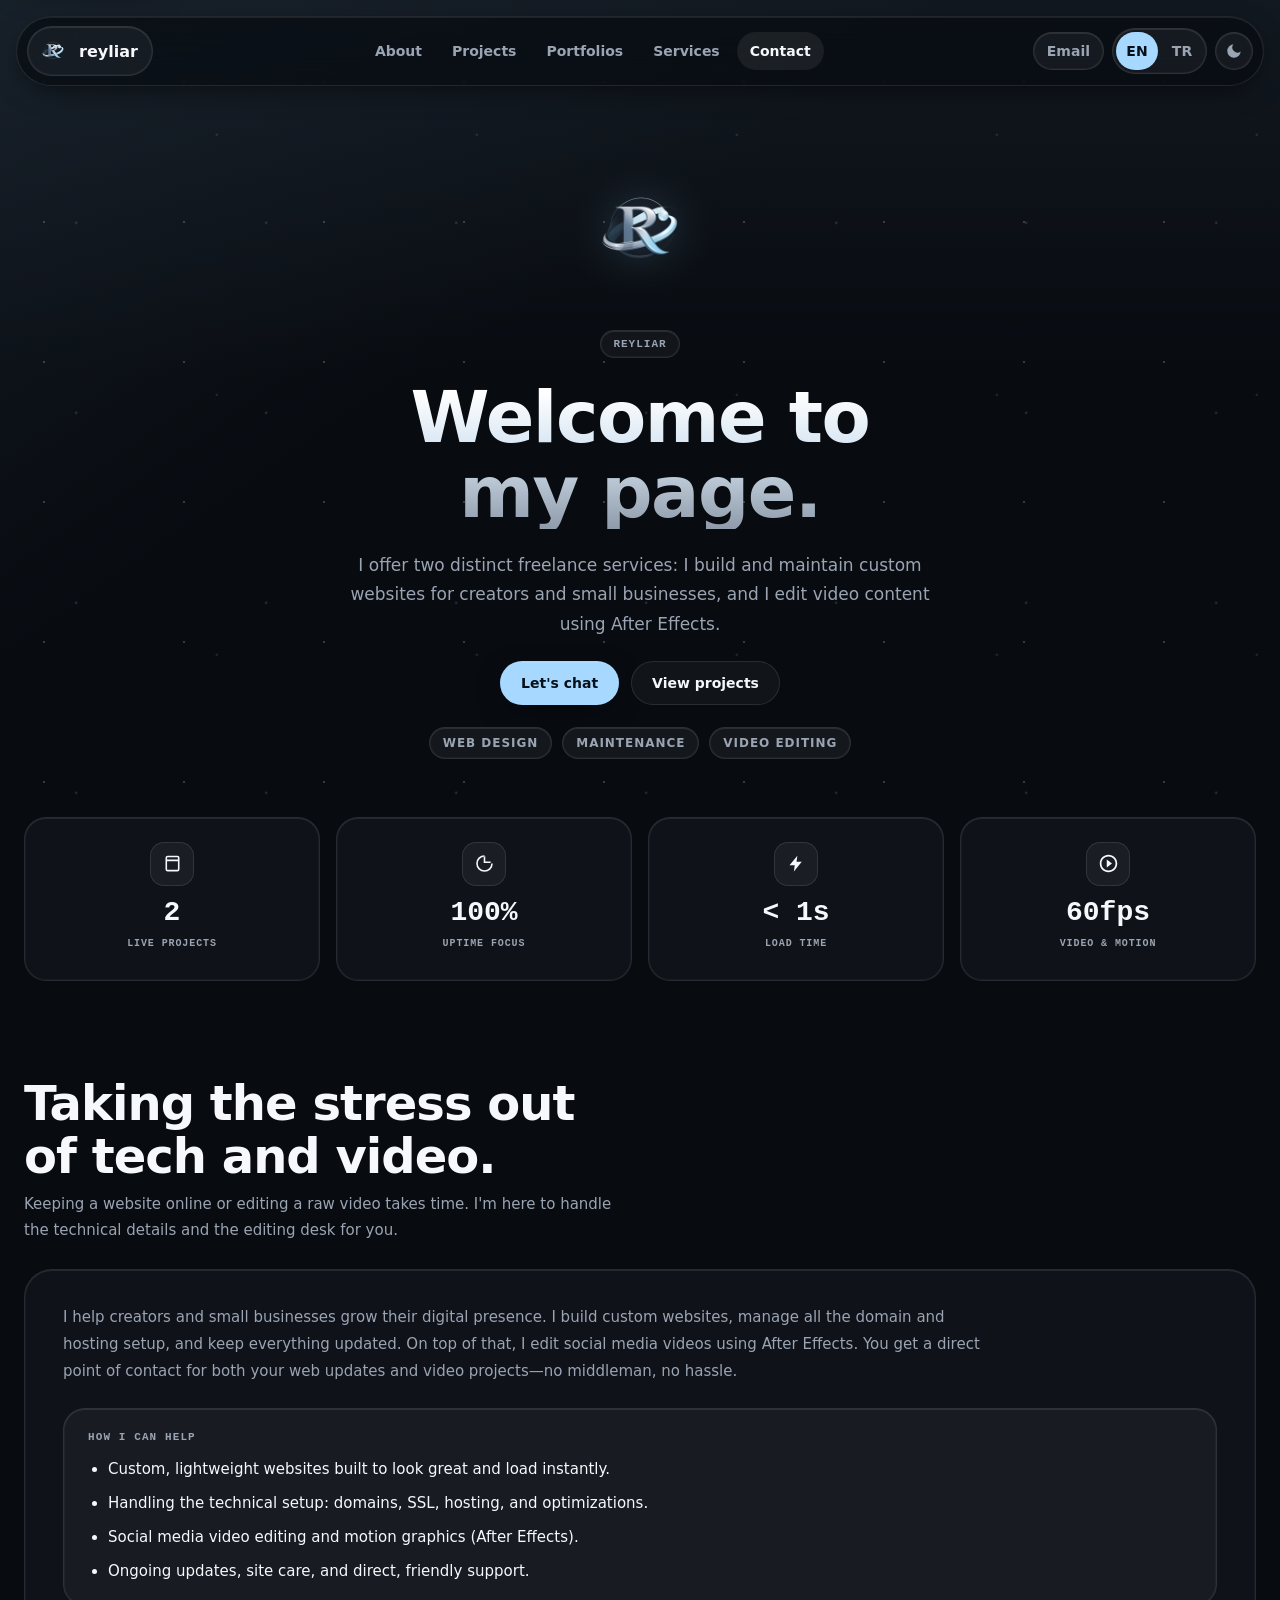
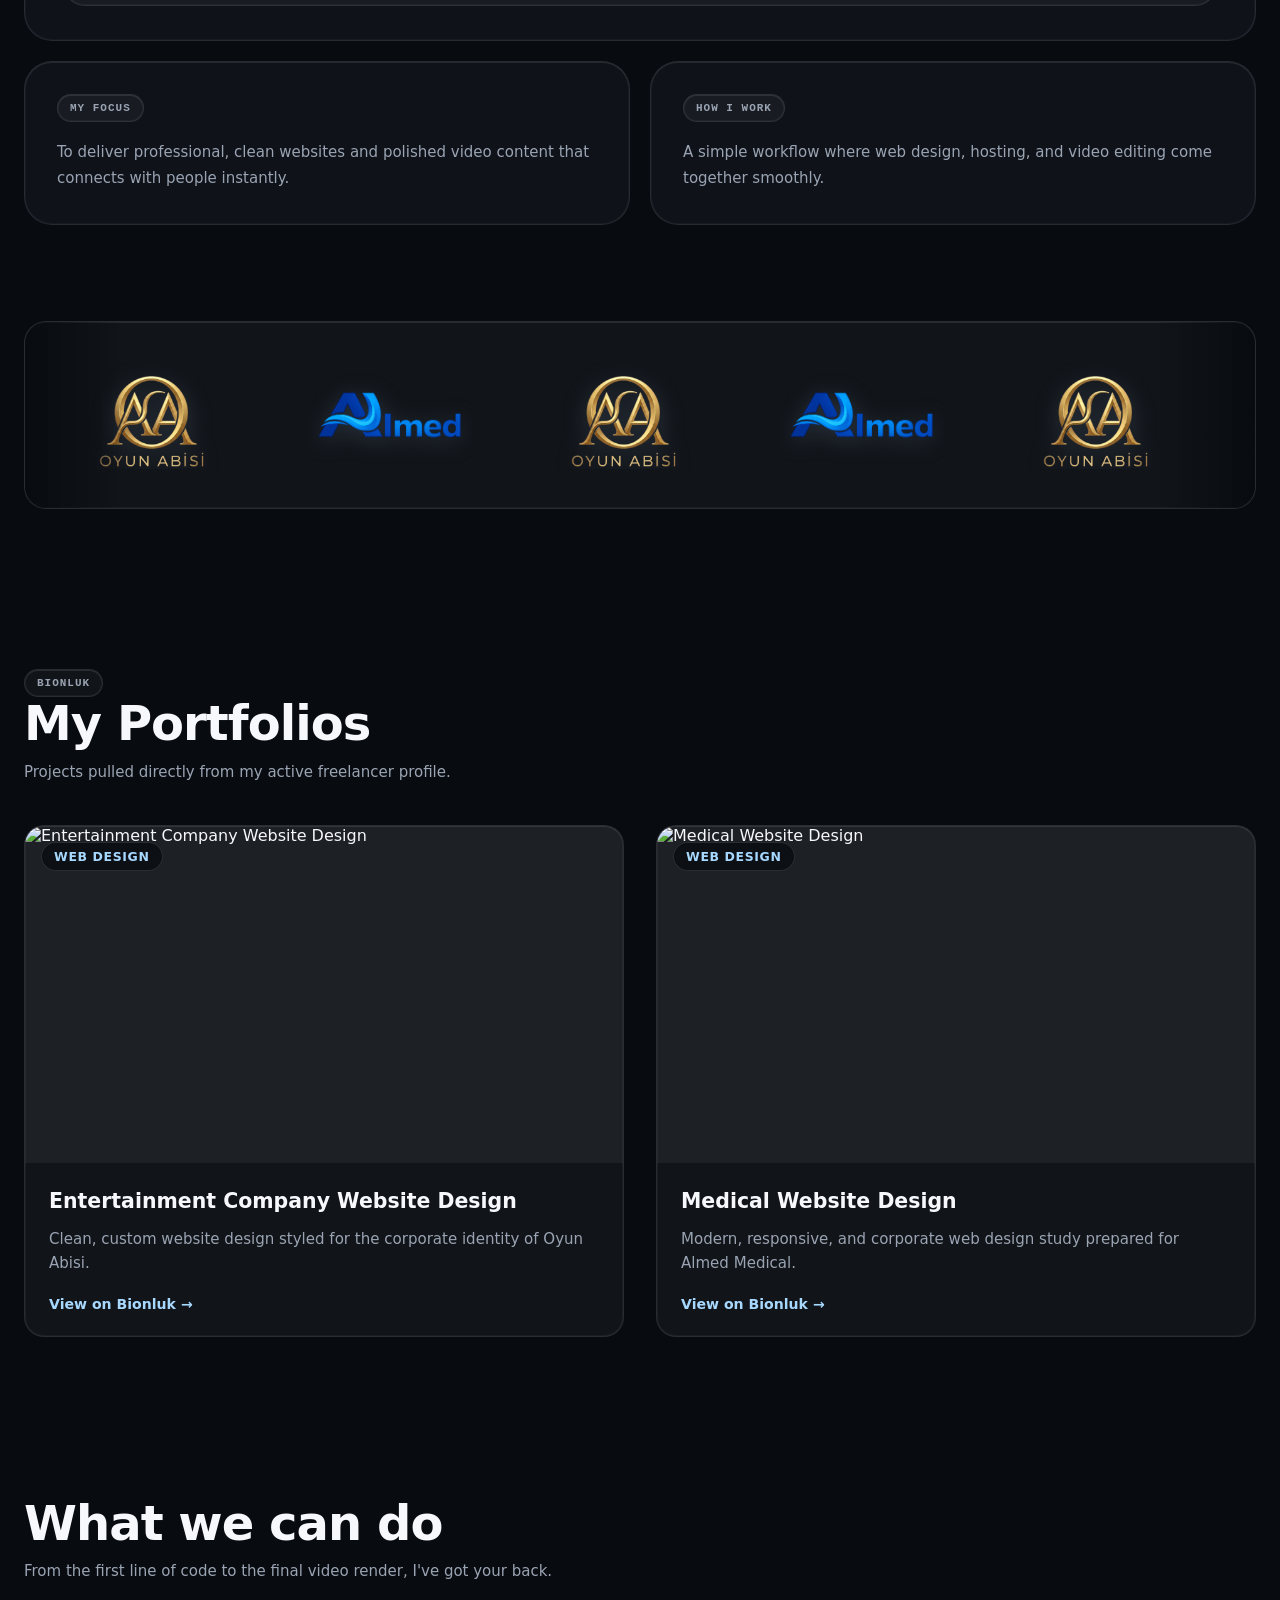
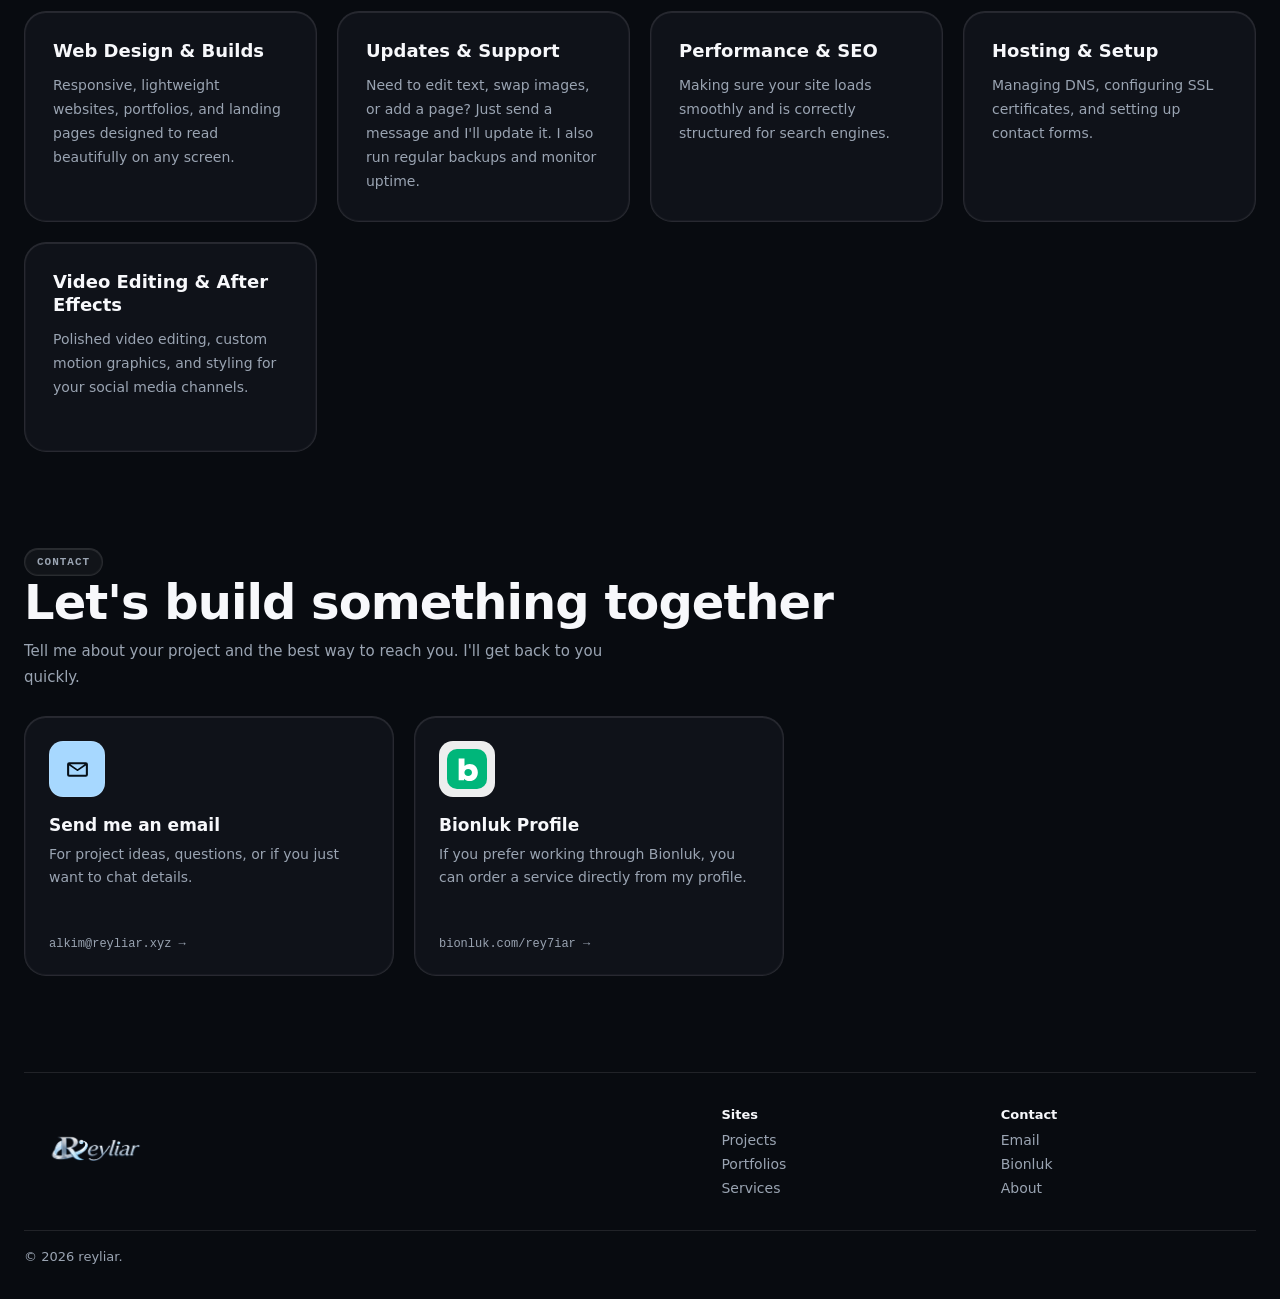
==== index.html @ a2d857f9 "Update stats-grid with realistic and custom metrics (100% uptime, < 1s speed, 60fps video kurgu) and" ====
<!doctype html>
<html lang="en">

<head>
  <meta charset="utf-8">
  <meta name="viewport" content="width=device-width, initial-scale=1">
  <title>reyliar</title>
  <meta name="description"
    content="Hi, I'm reyliar. I offer two separate freelance services: I build custom websites and edit social media videos. I handle the technical details so you don't have to.">
  <meta name="theme-color" content="#080b10">
  <link rel="canonical" href="https://reyliar.xyz/">

  <meta property="og:title" content="reyliar">
  <meta property="og:description"
    content="Hi, I'm reyliar. I offer two separate freelance services: I build custom websites and edit social media videos.">
  <meta property="og:type" content="website">
  <meta property="og:url" content="https://reyliar.xyz/">
  <meta property="og:image" content="https://reyliar.xyz/assets/webmaster-workspace-hero.png">
  <meta property="og:site_name" content="reyliar">
  <meta name="twitter:card" content="summary_large_image">
  <meta name="twitter:title" content="reyliar">
  <meta name="twitter:description"
    content="Hi, I'm reyliar. I offer two separate freelance services: I build custom websites and edit social media videos.">
  <meta name="twitter:image" content="https://reyliar.xyz/assets/webmaster-workspace-hero.png">

  <link id="site-icon" rel="icon" href="assets/logo.png" type="image/png">
  <link rel="preload" href="assets/oyunabisi.png" as="image">
  <link rel="preload" href="assets/almed.png" as="image">
  <link rel="stylesheet" href="styles.css?v=20260716-3">
</head>

<body>
  <div class="custom-cursor" id="custom-cursor"></div>
  <a class="skip-link" href="#about" data-i18n="skip">Skip to content</a>

  <div class="starfield" aria-hidden="true"></div>

  <header class="site-header" aria-label="Primary navigation" data-i18n-aria-label="siteHeaderLabel">
    <div class="header-content">
      <a class="brand pill" href="#top" aria-label="reyliar home" data-i18n-aria-label="brandLabel">
        <img class="brand-logo" src="assets/logo.png" alt="reyliar logo" width="34" height="34">
        <span class="brand-name">reyliar</span>
      </a>

      <nav class="site-nav" aria-label="Portfolio sections" data-i18n-aria-label="navLabel">
        <a href="#about" data-nav-link data-i18n="navAbout">About</a>
        <a href="#projects" data-nav-link data-i18n="navProjects">Projects</a>
        <a href="#portfolios" data-nav-link data-i18n="navPortfolios">Portfolios</a>
        <a href="#services" data-nav-link data-i18n="navServices">Services</a>
        <a href="#contact" data-nav-link data-i18n="navContact">Contact</a>
      </nav>

      <div class="header-actions">
        <a class="header-mail pill" href="mailto:alkim@reyliar.xyz" data-i18n="headerMail">Email</a>
        <div class="language-switch pill" role="group" aria-label="Language" data-i18n-aria-label="languageLabel">
          <button class="language-button" type="button" data-lang-button="en" aria-pressed="true">EN</button>
          <button class="language-button" type="button" data-lang-button="tr" aria-pressed="false">TR</button>
        </div>
        <button class="theme-toggle" type="button" aria-label="Toggle dark/light mode" id="theme-toggle">
          <svg class="icon-sun" viewBox="0 0 24 24" role="img" aria-hidden="true">
            <path
              d="M12 7a5 5 0 1 0 0 10 5 5 0 0 0 0-10ZM12 1v2M12 21v2M4.22 4.22l1.42 1.42M18.36 18.36l1.42 1.42M1 12h2M21 12h2M4.22 19.78l1.42-1.42M18.36 5.64l1.42-1.42Z" />
          </svg>
          <svg class="icon-moon" viewBox="0 0 24 24" role="img" aria-hidden="true">
            <path d="M21 12.79A9 9 0 1 1 11.21 3 7 7 0 0 0 21 12.79Z" />
          </svg>
        </button>
      </div>
    </div>
  </header>

  <main id="top" class="site-main">
    <section class="hero-shell" aria-labelledby="hero-title">
      <div class="hero-side reveal" aria-hidden="true">
        <div class="hero-mark-wrap">
          <img class="hero-logo" src="assets/logo.png" alt="reyliar" width="160" height="160">
        </div>
      </div>

      <div class="hero-copy reveal delay-100">
        <p class="chip" data-i18n="heroEyebrow">reyliar</p>
        <h1 id="hero-title" data-i18n="heroTitle">Welcome to my page.</h1>
        <p class="hero-lead" data-i18n="heroLead">
          No clutter, no complicated jargon. I build clean, custom websites for creators and small businesses, and make
          sure they stay online and updated.
        </p>

        <div class="hero-actions" aria-label="Primary actions" data-i18n-aria-label="heroActionsLabel">
          <a class="button button-primary" href="mailto:alkim@reyliar.xyz" data-i18n="ctaStart">Start a project</a>
          <a class="button button-outline" href="#projects" data-i18n="ctaWork">View projects</a>
        </div>

        <div class="hero-chips">
          <span data-i18n="heroChipCorporate">corporate</span>
          <span data-i18n="heroChipInstitutional">institutional</span>
          <span data-i18n="heroChipMaintenance">maintenance</span>
        </div>
      </div>
    </section>

    <section class="stats-grid" aria-label="Portfolio highlights" data-i18n-aria-label="statsLabel">
      <article class="stat-card reveal">
        <span class="stat-icon" aria-hidden="true">
          <svg viewBox="0 0 24 24" role="img">
            <path
              d="M4 5.5A2.5 2.5 0 0 1 6.5 3h11A2.5 2.5 0 0 1 20 5.5v13A2.5 2.5 0 0 1 17.5 21h-11A2.5 2.5 0 0 1 4 18.5v-13Zm2.5-.7a.7.7 0 0 0-.7.7v2h12.4v-2a.7.7 0 0 0-.7-.7h-11Zm-.7 4.5v9.2c0 .39.31.7.7.7h11c.39 0 .7-.31.7-.7V9.3H5.8Z" />
          </svg>
        </span>
        <strong>2</strong>
        <span data-i18n="statProjects">Live Projects</span>
      </article>
      <article class="stat-card reveal delay-100">
        <span class="stat-icon" aria-hidden="true">
          <svg viewBox="0 0 24 24" role="img">
            <path d="M12 2.5a9.5 9.5 0 1 0 9.5 9.5h-1.8A7.7 7.7 0 1 1 12 4.3V2.5Zm.9 1.1v6.1h6.1v1.8h-7.9V3.6h1.8Z" />
          </svg>
        </span>
        <strong>100%</strong>
        <span data-i18n="statCare">Uptime Focus</span>
      </article>
      <article class="stat-card reveal delay-200">
        <span class="stat-icon" aria-hidden="true">
          <svg viewBox="0 0 24 24" role="img">
            <path d="M13 3 4 14h6l-1 7 9-11h-6l1-7Z" />
          </svg>
        </span>
        <strong>&lt; 1s</strong>
        <span data-i18n="statSpeed">Load Time</span>
      </article>
      <article class="stat-card reveal delay-300">
        <span class="stat-icon" aria-hidden="true">
          <svg viewBox="0 0 24 24" role="img">
            <path d="M10 16.5l6-4.5-6-4.5v9zM12 2C6.48 2 2 6.48 2 12s4.48 10 10 10 10-4.48 10-10S17.52 2 12 2zm0 18c-4.41 0-8-3.59-8-8s3.59-8 8-8 8 3.59 8 8-3.59 8-8 8z"/>
          </svg>
        </span>
        <strong>60fps</strong>
        <span data-i18n="statVideo">Video Motion</span>
      </article>
    </section>

    <section id="about" class="section about-section" aria-labelledby="about-title">
      <div class="section-head reveal">
        <h2 id="about-title" data-i18n="aboutTitle">Websites need looking after.</h2>
        <p data-i18n="aboutLead">
          Designing a site is just the first step. Keeping it running, optimized, and online is where most people get stuck.
        </p>
      </div>

      <div class="story-card reveal">
        <p data-i18n="aboutStory">
          I help creators and small businesses manage their websites without the stress. Instead of just delivering a
          design and walking away, I handle the setup, hosting, DNS, performance tuning, backups, and regular content
          updates. You get a clean website that works, and a direct line to someone who can update it whenever you need.
        </p>

        <div class="summary-box">
          <h3 data-i18n="summaryTitle">In short</h3>
          <ul>
            <li data-i18n="summaryOne">Corporate and institutional websites with a clean, reliable structure.</li>
            <li data-i18n="summaryTwo">Performance, SEO basics, hosting, SSL, DNS, redirects, and analytics.</li>
            <li data-i18n="summaryThree">Ongoing content updates, backups, maintenance, and practical support.</li>
            <li data-i18n="summaryFour">Bilingual English and Turkish web support for broader audiences.</li>
          </ul>
        </div>
      </div>

      <div class="mission-grid">
        <article class="mission-card reveal">
          <p class="chip" data-i18n="missionKicker">mission</p>
          <p data-i18n="missionText">To deliver visually stunning, aesthetic, and highly engaging websites that
            captivate visitors at first glance.</p>
        </article>
        <article class="mission-card reveal delay-100">
          <p class="chip" data-i18n="visionKicker">vision</p>
          <p data-i18n="visionText">Designing unique interfaces with custom details, ensuring every corner of the site
            feels premium and captivating.</p>
        </article>
      </div>
    </section>

    <section id="projects" class="section projects-section" aria-label="Website projects"
      data-i18n-aria-label="projectsSectionLabel">
      <div class="project-marquee reveal" aria-label="Website projects carousel" data-i18n-aria-label="projectsCarouselLabel">
        <div class="marquee-track">
          <!-- First half (unique set, needs to be wider than container to prevent gaps) -->
          <a class="marquee-card project-icon-card" href="https://oyunabisianimasyon.com" target="_blank"
            rel="noopener noreferrer" aria-label="Oyun Abisi Animasyon">
            <span class="marquee-logo"><img src="assets/oyunabisi.png" width="360" height="260" alt=""></span>
          </a>
          <a class="marquee-card project-icon-card" href="https://almedmedikal.com.tr" target="_blank"
            rel="noopener noreferrer" aria-label="Almed Medikal">
            <span class="marquee-logo"><img src="assets/almed.png" width="360" height="120" alt=""></span>
          </a>
          <a class="marquee-card project-icon-card" href="https://oyunabisianimasyon.com" target="_blank"
            rel="noopener noreferrer" aria-hidden="true" tabindex="-1">
            <span class="marquee-logo"><img src="assets/oyunabisi.png" width="360" height="260" alt=""></span>
          </a>
          <a class="marquee-card project-icon-card" href="https://almedmedikal.com.tr" target="_blank"
            rel="noopener noreferrer" aria-hidden="true" tabindex="-1">
            <span class="marquee-logo"><img src="assets/almed.png" width="360" height="120" alt=""></span>
          </a>
          <a class="marquee-card project-icon-card" href="https://oyunabisianimasyon.com" target="_blank"
            rel="noopener noreferrer" aria-hidden="true" tabindex="-1">
            <span class="marquee-logo"><img src="assets/oyunabisi.png" width="360" height="260" alt=""></span>
          </a>
          <a class="marquee-card project-icon-card" href="https://almedmedikal.com.tr" target="_blank"
            rel="noopener noreferrer" aria-hidden="true" tabindex="-1">
            <span class="marquee-logo"><img src="assets/almed.png" width="360" height="120" alt=""></span>
          </a>
          <!-- Second half (duplicate set for seamless looping) -->
          <a class="marquee-card project-icon-card" href="https://oyunabisianimasyon.com" target="_blank"
            rel="noopener noreferrer" aria-hidden="true" tabindex="-1">
            <span class="marquee-logo"><img src="assets/oyunabisi.png" width="360" height="260" alt=""></span>
          </a>
          <a class="marquee-card project-icon-card" href="https://almedmedikal.com.tr" target="_blank"
            rel="noopener noreferrer" aria-hidden="true" tabindex="-1">
            <span class="marquee-logo"><img src="assets/almed.png" width="360" height="120" alt=""></span>
          </a>
          <a class="marquee-card project-icon-card" href="https://oyunabisianimasyon.com" target="_blank"
            rel="noopener noreferrer" aria-hidden="true" tabindex="-1">
            <span class="marquee-logo"><img src="assets/oyunabisi.png" width="360" height="260" alt=""></span>
          </a>
          <a class="marquee-card project-icon-card" href="https://almedmedikal.com.tr" target="_blank"
            rel="noopener noreferrer" aria-hidden="true" tabindex="-1">
            <span class="marquee-logo"><img src="assets/almed.png" width="360" height="120" alt=""></span>
          </a>
          <a class="marquee-card project-icon-card" href="https://oyunabisianimasyon.com" target="_blank"
            rel="noopener noreferrer" aria-hidden="true" tabindex="-1">
            <span class="marquee-logo"><img src="assets/oyunabisi.png" width="360" height="260" alt=""></span>
          </a>
          <a class="marquee-card project-icon-card" href="https://almedmedikal.com.tr" target="_blank"
            rel="noopener noreferrer" aria-hidden="true" tabindex="-1">
            <span class="marquee-logo"><img src="assets/almed.png" width="360" height="120" alt=""></span>
          </a>
        </div>
      </div>
    </section>

    <section id="portfolios" class="section portfolios-section" aria-labelledby="portfolios-title">
      <div class="section-head reveal">
        <p class="chip" data-i18n="portfoliosKicker">bionluk</p>
        <h2 id="portfolios-title" data-i18n="portfoliosTitle">My Portfolios</h2>
        <p class="portfolios-lead" data-i18n="portfoliosLead">Projects pulled directly from my active freelancer profile.</p>
      </div>

      <div class="portfolios-grid" id="portfolios-grid">
        <!-- Dynamically loaded via portfolios.json -->
      </div>
    </section>

    <section id="services" class="section services-section" aria-labelledby="services-title">
      <div class="section-head reveal">
        <h2 id="services-title" data-i18n="servicesTitle">How I can help</h2>
        <p data-i18n="servicesLead">From the first line of code to monthly updates, I've got your site covered.</p>
      </div>

      <div class="service-grid">
        <article class="service-card reveal">
          <h3 data-i18n="serviceBuildTitle">Website builds</h3>
          <p data-i18n="serviceBuildDesc">Custom responsive pages, portfolios, corporate sites, institutional pages, and
            landing pages.</p>
        </article>
        <article class="service-card reveal delay-100">
          <h3 data-i18n="serviceCareTitle">Maintenance</h3>
          <p data-i18n="serviceCareDesc">Updates, content edits, uptime checks, backups, and small fixes before they
            become visible problems.</p>
        </article>
        <article class="service-card reveal delay-200">
          <h3 data-i18n="serviceSeoTitle">Performance and SEO</h3>
          <p data-i18n="serviceSeoDesc">Core web vitals, metadata, crawl basics, image weight, and page structure tuned
            for real visitors.</p>
        </article>
        <article class="service-card reveal delay-300">
          <h3 data-i18n="serviceHostingTitle">Hosting and security</h3>
          <p data-i18n="serviceHostingDesc">Domain setup, DNS, SSL, redirects, forms, analytics, and practical
            hardening.</p>
        </article>
        <article class="service-card reveal delay-400">
          <h3 data-i18n="serviceVideoTitle">Video Editing & Motion</h3>
          <p data-i18n="serviceVideoDesc">Professional After Effects editing, motion design, and formatting for social media or corporate use.</p>
        </article>
      </div>
    </section>

    <section id="contact" class="section contact-section" aria-labelledby="contact-title">
      <div class="section-head reveal">
        <p class="chip" data-i18n="contactKicker">contact</p>
        <h2 id="contact-title" data-i18n="contactTitle">Need help with a website project?</h2>
        <p data-i18n="contactLead">Tell me what you're building, your current site if you have one, and the best way to
          reach you. I'll get back to you quickly.</p>
      </div>

      <div class="contact-grid">
        <a class="contact-card reveal" href="mailto:alkim@reyliar.xyz">
          <span class="contact-icon" aria-hidden="true">
            <svg viewBox="0 0 24 24" role="img">
              <path
                d="M4 5h16a2 2 0 0 1 2 2v10a2 2 0 0 1-2 2H4a2 2 0 0 1-2-2V7a2 2 0 0 1 2-2Zm0 3.1V17h16V8.1l-7.4 5.1a1 1 0 0 1-1.2 0L4 8.1ZM5.2 7l6.8 4.7L18.8 7H5.2Z" />
            </svg>
          </span>
          <strong data-i18n="emailTitle">Email Support</strong>
          <p data-i18n="emailDesc">For projects, partnerships, revisions, or anything that needs a written reply.</p>
          <span>alkim@reyliar.xyz &rarr;</span>
        </a>

        <a class="contact-card reveal delay-100" href="https://bionluk.com/rey7iar" target="_blank" rel="noopener noreferrer">
          <span class="contact-icon contact-icon-image" aria-hidden="true">
            <img src="assets/bionluk.svg" alt="">
          </span>
          <strong data-i18n="bionlukTitle">Bionluk Profile</strong>
          <p data-i18n="bionlukDesc">For freelance service requests and project offers through Bionluk.</p>
          <span>bionluk.com/rey7iar &rarr;</span>
        </a>
      </div>
    </section>
  </main>

  <footer class="site-footer">
    <div class="footer-content">
      <div class="footer-brand">
        <img class="footer-logo" src="assets/yatay logo.png" alt="reyliar" height="56">
      </div>

      <div class="footer-links">
        <div>
          <h4 data-i18n="footerSites">Sites</h4>
          <a href="#projects" data-i18n="navProjects">Projects</a>
          <a href="#portfolios" data-i18n="navPortfolios">Portfolios</a>
          <a href="#services" data-i18n="navServices">Services</a>
        </div>
        <div>
          <h4 data-i18n="footerContact">Contact</h4>
          <a href="mailto:alkim@reyliar.xyz" data-i18n="footerEmail">Email</a>
          <a href="https://bionluk.com/rey7iar" target="_blank" rel="noopener noreferrer">Bionluk</a>
          <a href="#about" data-i18n="navAbout">About</a>
        </div>
      </div>
    </div>

    <div class="footer-bottom">
      <p data-i18n="footerText">&copy; 2026 reyliar.</p>
    </div>
  </footer>

  <script src="script.js?v=20260716-3" defer></script>
</body>

</html>
---- styles.css ----
:root {
  color-scheme: dark;
  --background: #080b10;
  --foreground: #f7f8fb;
  --muted: #9aa4b2;
  --card: rgba(18, 22, 30, 0.72);
  --card-strong: rgba(18, 22, 30, 0.92);
  --accent: rgba(255, 255, 255, 0.06);
  --border: rgba(255, 255, 255, 0.1);
  --border-strong: rgba(255, 255, 255, 0.18);
  --primary: #a7d8ff;
  --primary-strong: #7cc8ff;
  --primary-foreground: #071018;
  --teal: #9af3e5;
  --gold: #f4c96b;
  --shadow-pill: 0 8px 30px -10px rgba(0, 0, 0, 0.7), inset 0 1px 0 rgba(255, 255, 255, 0.08);
  --shadow-glow: 0 0 60px -10px rgba(167, 216, 255, 0.28);
  --shadow-card: inset 0 1px 0 rgba(255, 255, 255, 0.06), inset 0 0 0 1px rgba(255, 255, 255, 0.04);
  --radius: 14px;
  --radius-xl: 22px;
  --radius-2xl: 28px;
  --max: 1280px;

  --star-bright: rgba(255, 255, 255, 0.42);
  --star-mid: rgba(167, 216, 255, 0.34);
  --star-dim: rgba(255, 255, 255, 0.24);

  --bg-gradient-1: rgba(31, 42, 53, 0.44);
  --bg-gradient-2-start: rgba(20, 28, 37, 0.9);
  --bg-gradient-2-mid: rgba(8, 11, 16, 0.98);
  --bg-gradient-2-end: rgba(8, 11, 16, 1);

  --hero-heading-from: #ffffff;
  --hero-heading-mid: #dbe8f4;
  --hero-heading-to: #8f9baa;

  --surface: rgba(255, 255, 255, 0.04);
  --surface-hover: rgba(255, 255, 255, 0.07);
  --surface-strong: rgba(255, 255, 255, 0.05);

  --header-bg: rgba(8, 11, 16, 0.68);
  --header-bg-scrolled: rgba(8, 11, 16, 0.86);

  --marquee-fade: rgba(8, 11, 16, 0.94);

  --logo-bg: radial-gradient(circle, rgba(167, 216, 255, 0.22) 0%, rgba(167, 216, 255, 0.03) 50%, transparent 70%);
  --icon-bg: rgba(255, 255, 255, 0.93);
}

[data-theme="light"] {
  color-scheme: light;
  --background: #f4f6fa;
  --foreground: #12161f;
  --muted: #5a6377;
  --card: rgba(255, 255, 255, 0.82);
  --card-strong: rgba(255, 255, 255, 0.95);
  --accent: rgba(0, 0, 0, 0.04);
  --border: rgba(0, 0, 0, 0.1);
  --border-strong: rgba(0, 0, 0, 0.16);
  --primary: #1a6fb5;
  --primary-strong: #14578c;
  --primary-foreground: #ffffff;
  --teal: #0d9488;
  --gold: #c88a2e;
  --shadow-pill: 0 6px 24px -8px rgba(0, 0, 0, 0.12), inset 0 1px 0 rgba(255, 255, 255, 0.6);
  --shadow-glow: 0 0 60px -10px rgba(26, 111, 181, 0.18);
  --shadow-card: inset 0 1px 0 rgba(255, 255, 255, 0.7), inset 0 0 0 1px rgba(0, 0, 0, 0.04);

  --star-bright: rgba(0, 0, 0, 0.08);
  --star-mid: rgba(26, 111, 181, 0.12);
  --star-dim: rgba(0, 0, 0, 0.05);

  --bg-gradient-1: rgba(200, 210, 225, 0.35);
  --bg-gradient-2-start: rgba(230, 235, 242, 0.9);
  --bg-gradient-2-mid: rgba(244, 246, 250, 0.98);
  --bg-gradient-2-end: rgba(244, 246, 250, 1);

  --hero-heading-from: #12161f;
  --hero-heading-mid: #2d3548;
  --hero-heading-to: #5a6377;

  --surface: rgba(0, 0, 0, 0.03);
  --surface-hover: rgba(0, 0, 0, 0.06);
  --surface-strong: rgba(0, 0, 0, 0.04);

  --header-bg: rgba(244, 246, 250, 0.72);
  --header-bg-scrolled: rgba(244, 246, 250, 0.9);

  --marquee-fade: rgba(244, 246, 250, 0.94);

  --logo-bg: radial-gradient(circle, rgba(26, 111, 181, 0.15) 0%, rgba(26, 111, 181, 0.02) 50%, transparent 70%);
  --icon-bg: rgba(255, 255, 255, 0.96);
}

* {
  box-sizing: border-box;
}

html {
  min-height: 100%;
  scroll-behavior: smooth;
  scroll-padding-top: 110px;
}

body {
  min-height: 100%;
  margin: 0;
  color: var(--foreground);
  background:
    linear-gradient(180deg, var(--bg-gradient-1), transparent 42%),
    linear-gradient(145deg, var(--bg-gradient-2-start), var(--bg-gradient-2-mid) 38%, var(--bg-gradient-2-end)),
    var(--background);
  background-attachment: fixed;
  font-family: Inter, ui-sans-serif, system-ui, -apple-system, BlinkMacSystemFont, "Segoe UI", sans-serif;
  letter-spacing: 0;
  transition: color 300ms ease, background 300ms ease;
}

::selection {
  color: var(--primary-foreground);
  background: var(--primary);
}

a {
  color: inherit;
  text-decoration: none;
}

img,
svg {
  display: block;
}

svg {
  width: 100%;
  height: 100%;
  fill: currentColor;
}

button,
input,
textarea,
select {
  font: inherit;
}

.skip-link {
  position: fixed;
  top: 12px;
  left: 12px;
  z-index: 100;
  padding: 10px 16px;
  color: var(--primary-foreground);
  background: var(--primary);
  border-radius: 999px;
  box-shadow: var(--shadow-pill);
  transform: translateY(-160%);
  transition: transform 160ms ease;
}

.skip-link:focus {
  transform: translateY(0);
}

.starfield {
  position: fixed;
  inset: 0;
  z-index: 0;
  pointer-events: none;
  opacity: 0.46;
  background-image:
    radial-gradient(circle, var(--star-bright) 0 1px, transparent 1.6px),
    radial-gradient(circle, var(--star-mid) 0 1px, transparent 1.8px),
    radial-gradient(circle, var(--star-dim) 0 1px, transparent 1.7px);
  background-position: 10% 20%, 68% 18%, 34% 82%;
  background-size: 140px 140px, 190px 190px, 260px 260px;
  animation: star-drift 18s linear infinite alternate;
}

@keyframes star-drift {
  from {
    transform: translate3d(0, 0, 0);
  }

  to {
    transform: translate3d(18px, -14px, 0);
  }
}

.site-header {
  position: fixed;
  top: 16px;
  right: 0;
  left: 0;
  z-index: 50;
  width: min(100% - 32px, var(--max));
  margin: 0 auto;
  border: 1px solid var(--border);
  border-radius: 999px;
  background: var(--header-bg);
  box-shadow: var(--shadow-pill);
  backdrop-filter: blur(18px) saturate(150%);
  -webkit-backdrop-filter: blur(18px) saturate(150%);
  transition: background 180ms ease, border-color 180ms ease, box-shadow 180ms ease;
}

.site-header.is-scrolled {
  border-color: var(--border-strong);
  background: var(--header-bg-scrolled);
  box-shadow: var(--shadow-glow), var(--shadow-pill);
}

.header-content {
  display: grid;
  grid-template-columns: auto 1fr auto;
  align-items: center;
  min-height: 66px;
  padding: 9px 10px;
  gap: 12px;
}

.pill {
  border: 1px solid var(--border);
  border-radius: 999px;
  background: var(--surface-strong);
  box-shadow: var(--shadow-card);
}

.brand {
  display: inline-flex;
  align-items: center;
  min-width: 0;
  padding: 7px 14px 7px 8px;
  gap: 9px;
  color: var(--foreground);
  font-weight: 700;
}

.brand-logo {
  width: 34px;
  height: 34px;
  border-radius: 50%;
  object-fit: contain;
}

.brand-name {
  overflow: hidden;
  text-overflow: ellipsis;
  white-space: nowrap;
}

.site-nav {
  display: flex;
  justify-content: center;
  min-width: 0;
  gap: 4px;
}

.site-nav a,
.header-mail,
.language-button {
  display: inline-flex;
  align-items: center;
  justify-content: center;
  min-height: 38px;
  padding: 0 13px;
  color: var(--muted);
  font-size: 14px;
  font-weight: 650;
  border-radius: 999px;
  transition: color 160ms ease, background 160ms ease, transform 160ms ease, border-color 160ms ease;
}

.site-nav a:hover,
.site-nav a:focus-visible,
.site-nav a.is-active,
.header-mail:hover,
.header-mail:focus-visible {
  color: var(--foreground);
  background: var(--surface-hover);
}

.header-actions {
  display: flex;
  align-items: center;
  gap: 8px;
}

.theme-toggle {
  display: grid;
  width: 38px;
  height: 38px;
  place-items: center;
  cursor: pointer;
  color: var(--muted);
  border: 1px solid var(--border);
  border-radius: 50%;
  background: var(--surface-strong);
  box-shadow: var(--shadow-card);
  transition: color 180ms ease, background 180ms ease, transform 180ms ease;
  padding: 0;
}

.theme-toggle:hover,
.theme-toggle:focus-visible {
  color: var(--foreground);
  background: var(--surface-hover);
  transform: scale(1.08);
}

.theme-toggle svg {
  width: 18px;
  height: 18px;
}

.theme-toggle .icon-sun {
  display: none;
}

.theme-toggle .icon-moon {
  display: block;
}

[data-theme="light"] .theme-toggle .icon-sun {
  display: block;
}

[data-theme="light"] .theme-toggle .icon-moon {
  display: none;
}

.header-mail {
  border: 1px solid var(--border);
}

.language-switch {
  display: grid;
  grid-template-columns: 1fr 1fr;
  padding: 3px;
  gap: 3px;
}

.language-button {
  min-width: 42px;
  padding: 0 9px;
  cursor: pointer;
  border: 0;
  background: transparent;
}

.language-button[aria-pressed="true"] {
  color: var(--primary-foreground);
  background: var(--primary);
}

.language-button:focus-visible,
.button:focus-visible,
.website-card:focus-visible,
.contact-card:focus-visible,
.marquee-card:focus-visible {
  outline: 3px solid rgba(167, 216, 255, 0.58);
  outline-offset: 3px;
}

.site-main {
  position: relative;
  z-index: 1;
  width: min(100%, var(--max));
  margin: 0 auto;
  padding: 122px 24px 0;
}

.hero-shell {
  display: flex;
  flex-direction: column;
  align-items: center;
  text-align: center;
  min-height: auto;
  padding: 48px 0 58px;
  gap: 40px;
}

.hero-copy {
  display: flex;
  flex-direction: column;
  align-items: center;
  text-align: center;
  gap: 22px;
  width: 100%;
}

.chip {
  display: inline-flex;
  align-items: center;
  width: fit-content;
  min-height: 28px;
  margin: 0;
  padding: 6px 12px;
  gap: 8px;
  color: var(--muted);
  border: 1px solid var(--border);
  border-radius: 999px;
  background: var(--surface);
  box-shadow: var(--shadow-card);
  font-family: ui-monospace, SFMono-Regular, Menlo, Consolas, monospace;
  font-size: 11px;
  font-weight: 700;
  letter-spacing: 0.09em;
  text-transform: uppercase;
}

.hero-copy h1 {
  max-width: 760px;
  margin: 0;
  color: transparent;
  background: linear-gradient(180deg, var(--hero-heading-from) 8%, var(--hero-heading-mid) 42%, var(--hero-heading-to) 100%);
  -webkit-background-clip: text;
  background-clip: text;
  font-size: clamp(44px, 5.6vw, 74px);
  line-height: 1.04;
  font-weight: 760;
  letter-spacing: -0.02em;
  text-wrap: balance;
}

.hero-lead {
  max-width: 590px;
  margin: 0 auto;
  color: var(--muted);
  font-size: 17px;
  line-height: 1.72;
  text-wrap: pretty;
}

.hero-actions {
  display: flex;
  justify-content: center;
  flex-wrap: wrap;
  gap: 12px;
}

.button {
  display: inline-flex;
  align-items: center;
  justify-content: center;
  min-height: 44px;
  padding: 0 20px;
  gap: 8px;
  border: 1px solid transparent;
  border-radius: 999px;
  font-size: 14px;
  font-weight: 700;
  transition: transform 180ms ease, box-shadow 220ms ease, background 180ms ease, border-color 180ms ease;
}

.button:hover,
.button:focus-visible {
  transform: translateY(-2px);
}

.button-primary {
  color: var(--primary-foreground);
  background: var(--primary);
  box-shadow: var(--shadow-pill);
}

.button-primary:hover,
.button-primary:focus-visible {
  box-shadow: var(--shadow-glow), var(--shadow-pill);
}

.button-outline {
  color: var(--foreground);
  border-color: var(--border);
  background: var(--surface);
}

.button-outline:hover,
.button-outline:focus-visible {
  background: var(--surface-hover);
}

.hero-side {
  display: flex;
  flex-direction: column;
  align-items: center;
  gap: 24px;
  width: 100%;
}

.hero-mark-wrap {
  position: relative;
  display: grid;
  place-items: center;
  border: none;
  background: transparent;
  box-shadow: none;
  animation: hero-float 3.2s ease-in-out infinite;
}

.hero-logo {
  width: 120px;
  height: 120px;
  object-fit: contain;
  filter: drop-shadow(0 0 24px rgba(167, 216, 255, 0.3));
}

@keyframes hero-float {
  0%,
  100% {
    transform: translateY(0);
  }

  50% {
    transform: translateY(-10px);
  }
}

.hero-chips {
  display: flex;
  flex-direction: row;
  justify-content: center;
  flex-wrap: wrap;
  gap: 10px;
}

.hero-chips span {
  display: inline-flex;
  min-height: 32px;
  align-items: center;
  padding: 0 13px;
  color: var(--muted);
  border: 1px solid var(--border);
  border-radius: 999px;
  background: var(--surface-strong);
  box-shadow: var(--shadow-card);
  font-size: 12px;
  font-weight: 700;
  text-transform: uppercase;
  letter-spacing: 0.08em;
}

.stats-grid {
  display: grid;
  grid-template-columns: repeat(4, minmax(0, 1fr));
  gap: 16px;
  margin: 0 auto 96px;
}

.stat-card {
  position: relative;
  overflow: hidden;
  min-height: 164px;
  padding: 24px 16px;
  text-align: center;
  border: 1px solid var(--border);
  border-radius: var(--radius-xl);
  background: var(--card);
  box-shadow: var(--shadow-card);
  transition: transform 220ms ease, border-color 180ms ease, box-shadow 220ms ease;
}

.stat-card:hover {
  border-color: var(--border-strong);
  box-shadow: var(--shadow-pill), var(--shadow-card);
  transform: translateY(-2px);
}

.stat-icon {
  display: inline-grid;
  width: 44px;
  height: 44px;
  margin-bottom: 13px;
  place-items: center;
  color: var(--foreground);
  border: 1px solid var(--border);
  border-radius: var(--radius);
  background: var(--surface-strong);
}

.stat-icon svg {
  width: 21px;
  height: 21px;
}

.stat-card strong {
  display: block;
  margin-bottom: 4px;
  color: var(--foreground);
  font-family: ui-monospace, SFMono-Regular, Menlo, Consolas, monospace;
  font-size: 28px;
  line-height: 1;
  font-weight: 760;
}

.stat-card span:last-child {
  color: var(--muted);
  font-family: ui-monospace, SFMono-Regular, Menlo, Consolas, monospace;
  font-size: 10px;
  font-weight: 700;
  letter-spacing: 0.09em;
  text-transform: uppercase;
}

.section {
  margin-bottom: 96px;
}

.section-head {
  margin-bottom: 26px;
}

.section-head h2 {
  max-width: 820px;
  margin: 0;
  color: var(--foreground);
  font-size: clamp(30px, 4vw, 48px);
  line-height: 1.1;
  font-weight: 720;
  letter-spacing: -0.02em;
  text-wrap: balance;
}

.section-head p:not(.chip) {
  max-width: 600px;
  margin: 10px 0 0;
  color: var(--muted);
  font-size: 15px;
  line-height: 1.7;
}

.story-card,
.mission-card,
.website-card,
.service-card,
.contact-card {
  border: 1px solid var(--border);
  background: var(--card);
  box-shadow: var(--shadow-card);
  transition: transform 220ms ease, border-color 180ms ease, box-shadow 220ms ease;
}

.story-card {
  margin-bottom: 20px;
  padding: 34px 38px;
  border-radius: var(--radius-2xl);
}

.story-card > p {
  max-width: 920px;
  margin: 0 0 24px;
  color: var(--muted);
  font-size: 15px;
  line-height: 1.78;
}

.summary-box {
  padding: 22px 24px;
  border: 1px solid var(--border);
  border-radius: var(--radius-xl);
  background: var(--surface);
  box-shadow: var(--shadow-card);
}

.summary-box h3 {
  margin: 0 0 14px;
  color: var(--muted);
  font-family: ui-monospace, SFMono-Regular, Menlo, Consolas, monospace;
  font-size: 11px;
  font-weight: 700;
  letter-spacing: 0.1em;
  text-transform: uppercase;
}

.summary-box ul {
  margin: 0;
  padding-left: 20px;
}

.summary-box li {
  margin-bottom: 10px;
  color: var(--foreground);
  font-size: 15px;
  line-height: 1.6;
}

.summary-box li:last-child {
  margin-bottom: 0;
}

.mission-grid {
  display: grid;
  grid-template-columns: repeat(2, minmax(0, 1fr));
  gap: 20px;
}

.mission-card {
  padding: 32px;
  border-radius: var(--radius-2xl);
}

.mission-card p:last-child {
  margin: 18px 0 0;
  color: var(--muted);
  font-size: 15px;
  line-height: 1.72;
}

.project-marquee {
  position: relative;
  overflow: hidden;
  margin-bottom: 20px;
  border: 1px solid var(--border);
  border-radius: var(--radius-xl);
  background: var(--surface);
  box-shadow: var(--shadow-card);
}

.project-marquee::before,
.project-marquee::after {
  position: absolute;
  top: 0;
  bottom: 0;
  z-index: 2;
  width: 100px;
  content: "";
  pointer-events: none;
}

.project-marquee::before {
  left: 0;
  background: linear-gradient(90deg, var(--marquee-fade), transparent);
}

.project-marquee::after {
  right: 0;
  background: linear-gradient(270deg, var(--marquee-fade), transparent);
}

.marquee-track {
  display: flex;
  width: max-content;
  gap: 16px;
  padding: 18px;
  animation: marquee-left 20s linear infinite;
}

@keyframes marquee-left {
  from {
    transform: translateX(0);
  }

  to {
    transform: translateX(calc(-50% - 8px));
  }
}

.marquee-card {
  display: grid;
  grid-template-columns: 138px minmax(180px, 1fr);
  align-items: center;
  width: 390px;
  min-height: 120px;
  padding: 14px;
  gap: 16px;
  border: 1px solid var(--border);
  border-radius: var(--radius);
  background: var(--surface);
  box-shadow: var(--shadow-card);
  transition: transform 200ms ease, border-color 180ms ease, background 180ms ease;
}

.marquee-card.project-icon-card {
  grid-template-columns: 1fr;
  width: 220px;
  min-height: 150px;
  place-items: center;
}

.marquee-card:hover,
.marquee-card:focus-visible {
  border-color: rgba(167, 216, 255, 0.34);
  background: var(--surface-hover);
  transform: translateY(-2px);
}

.marquee-logo {
  display: grid;
  width: 138px;
  height: 86px;
  padding: 10px;
  place-items: center;
  overflow: hidden;
  border-radius: var(--radius);
  background: var(--logo-bg);
}

.marquee-logo img {
  width: 100%;
  height: 100%;
  object-fit: contain;
}

.project-icon-card .marquee-logo {
  width: 168px;
  height: 108px;
}

.website-grid,
.contact-grid {
  display: grid;
  grid-template-columns: repeat(auto-fit, minmax(260px, 1fr));
  gap: 20px;
}

.icon-grid {
  grid-template-columns: repeat(auto-fit, minmax(170px, 1fr));
  max-width: 560px;
  margin: 0 auto;
}

.website-card,
.contact-card {
  display: flex;
  flex-direction: column;
  min-height: 260px;
  padding: 24px;
  border-radius: var(--radius-xl);
}

.icon-only-card {
  align-items: center;
  justify-content: center;
  min-height: 160px;
}

.website-card:hover,
.website-card:focus-visible,
.contact-card:hover,
.contact-card:focus-visible,
.service-card:hover {
  border-color: rgba(167, 216, 255, 0.34);
  box-shadow: var(--shadow-pill), var(--shadow-card);
  transform: translateY(-2px);
}

.website-icon,
.contact-icon {
  display: inline-grid;
  width: 56px;
  height: 56px;
  margin-bottom: 18px;
  place-items: center;
  overflow: hidden;
  color: var(--foreground);
  border: 1px solid var(--border);
  border-radius: var(--radius);
  background: var(--icon-bg);
}

.website-icon img {
  width: 100%;
  height: 100%;
  padding: 7px;
  object-fit: contain;
}

.icon-only-card .website-icon {
  width: 132px;
  height: 96px;
  margin: 0;
}

.icon-only-card .website-icon img {
  padding: 10px;
}

.website-card strong,
.contact-card strong {
  color: var(--foreground);
  margin-bottom: 8px;
  font-size: 17px;
  font-weight: 720;
}

.website-card p,
.contact-card p {
  flex: 1;
  margin: 0 0 18px;
  color: var(--muted);
  font-size: 14px;
  line-height: 1.65;
}

.website-card > span:last-child,
.contact-card > span:last-child {
  color: var(--muted);
  font-family: ui-monospace, SFMono-Regular, Menlo, Consolas, monospace;
  font-size: 12px;
  transition: color 160ms ease;
}

.website-card:hover > span:last-child,
.contact-card:hover > span:last-child {
  color: var(--foreground);
}

.service-grid {
  display: grid;
  grid-template-columns: repeat(auto-fit, minmax(240px, 1fr));
  gap: 20px;
}

.service-card {
  min-height: 210px;
  padding: 28px;
  border-radius: var(--radius-xl);
}

.service-card h3 {
  margin: 0;
  color: var(--foreground);
  font-size: 18px;
  line-height: 1.25;
  font-weight: 720;
}

.service-card p {
  margin: 12px 0 0;
  color: var(--muted);
  font-size: 14px;
  line-height: 1.7;
}

.contact-grid {
  max-width: 760px;
}

.contact-icon {
  color: var(--primary-foreground);
  background: var(--primary);
}

.contact-icon svg {
  width: 25px;
  height: 25px;
}

.contact-icon-image {
  color: inherit;
  background: var(--icon-bg);
}

.contact-icon-image img {
  width: 100%;
  height: 100%;
  padding: 7px;
  object-fit: contain;
}

.site-footer {
  position: relative;
  z-index: 1;
  width: min(100%, var(--max));
  margin: 0 auto;
  padding: 0 24px 34px;
}

.footer-content {
  display: grid;
  grid-template-columns: minmax(0, 1.1fr) minmax(320px, 0.9fr);
  gap: 44px;
  padding: 34px 0;
  border-top: 1px solid var(--border);
}

.footer-brand {
  display: flex;
  align-items: center;
  gap: 16px;
}

.footer-logo {
  height: 56px;
  width: auto;
  object-fit: contain;
  margin-left: 20px;
}

.footer-brand h3 {
  margin: 0;
  font-size: 20px;
  font-weight: 750;
}

.footer-brand p {
  margin: 4px 0 0;
  color: var(--muted);
  font-size: 14px;
}

.footer-links {
  display: grid;
  grid-template-columns: repeat(2, minmax(0, 1fr));
  gap: 24px;
}

.footer-links h4 {
  margin: 0 0 10px;
  color: var(--foreground);
  font-size: 13px;
  font-weight: 760;
}

.footer-links a {
  display: block;
  width: fit-content;
  margin-top: 8px;
  color: var(--muted);
  font-size: 14px;
  transition: color 160ms ease;
}

.footer-links a:hover,
.footer-links a:focus-visible {
  color: var(--foreground);
}

.footer-bottom {
  display: flex;
  justify-content: space-between;
  gap: 16px;
  padding-top: 18px;
  border-top: 1px solid var(--border);
}

.footer-bottom p {
  margin: 0;
  color: var(--muted);
  font-size: 13px;
}

@media (max-width: 1024px) {
  .header-content {
    grid-template-columns: 1fr auto;
  }

  .site-nav {
    grid-column: 1 / -1;
    order: 3;
    justify-content: flex-start;
    overflow-x: auto;
    padding-top: 3px;
    scrollbar-width: none;
  }

  .site-nav::-webkit-scrollbar {
    display: none;
  }

  .site-header {
    border-radius: var(--radius-xl);
  }

  .hero-shell {
    padding-top: 24px;
    gap: 30px;
  }

  .hero-mark-wrap {
    width: min(100%, 180px);
  }

  .hero-logo {
    width: 92px;
    height: 92px;
  }

  .stats-grid {
    grid-template-columns: repeat(3, minmax(0, 1fr));
  }
}

@media (max-width: 720px) {
  html {
    scroll-padding-top: 146px;
  }

  .site-header {
    top: 10px;
    width: min(100% - 20px, var(--max));
  }

  .header-content {
    padding: 8px;
  }

  .header-actions {
    gap: 6px;
  }

  .header-mail {
    display: none;
  }

  .brand-logo {
    width: 28px;
    height: 28px;
  }

  .brand-name {
    max-width: 90px;
    font-size: 14px;
  }

  .theme-toggle {
    width: 34px;
    height: 34px;
  }

  .theme-toggle svg {
    width: 16px;
    height: 16px;
  }

  .language-button {
    min-width: 34px;
    padding: 0 7px;
    font-size: 12px;
  }

  .site-nav {
    gap: 2px;
  }

  .site-nav a {
    min-height: 34px;
    padding-inline: 10px;
    font-size: 13px;
  }

  .site-main {
    padding: 132px 18px 0;
  }

  .hero-shell {
    gap: 30px;
  }

  .hero-copy h1 {
    font-size: 40px;
  }

  .hero-lead {
    font-size: 16px;
  }

  .hero-actions,
  .button {
    width: 100%;
  }

  .hero-side {
    align-items: center;
  }

  .hero-chips {
    justify-content: center;
  }

  .hero-chips span {
    min-height: 28px;
    padding-inline: 10px;
    font-size: 10px;
  }

  .stats-grid {
    grid-template-columns: repeat(2, minmax(0, 1fr));
    margin-bottom: 70px;
  }

  .stat-card {
    min-height: 142px;
    padding: 20px 12px;
  }

  .section {
    margin-bottom: 72px;
  }

  .story-card,
  .mission-card,
  .website-card,
  .contact-card,
  .service-card {
    padding: 22px;
  }

  .mission-grid,
  .footer-content {
    grid-template-columns: 1fr;
  }

  .footer-logo {
    height: 44px;
    margin-left: 10px;
  }

  .footer-brand {
    flex-wrap: wrap;
    gap: 10px;
  }

  .project-marquee::before,
  .project-marquee::after {
    width: 42px;
  }

  .marquee-card {
    grid-template-columns: 102px minmax(150px, 1fr);
    width: 306px;
  }

  .marquee-card.project-icon-card {
    grid-template-columns: 1fr;
    width: 178px;
    min-height: 126px;
  }

  .marquee-logo {
    width: 102px;
    height: 72px;
  }

  .project-icon-card .marquee-logo {
    width: 132px;
    height: 82px;
  }

  .footer-links {
    grid-template-columns: 1fr 1fr;
  }
}

@media (max-width: 420px) {
  .hero-side {
    display: flex;
  }

  .hero-copy h1 {
    font-size: 34px;
  }

  .stats-grid {
    grid-template-columns: 1fr;
  }

  .footer-links {
    grid-template-columns: 1fr;
  }

  .brand-name {
    display: none;
  }

  .brand {
    padding: 7px;
  }

  .language-button {
    min-width: 30px;
    padding: 0 6px;
    font-size: 11px;
  }

  .theme-toggle {
    width: 30px;
    height: 30px;
  }

  .theme-toggle svg {
    width: 14px;
    height: 14px;
  }

  .footer-logo {
    height: 38px;
    margin-left: 6px;
  }
}

/* Custom Cursor styles */
.custom-cursor {
  position: fixed;
  top: 0;
  left: 0;
  width: 44px;
  height: 44px;
  pointer-events: none;
  z-index: 99999;
  background-image: url('bluepromisewf2/Normal Selectb.cur');
  background-size: contain;
  background-repeat: no-repeat;
  transform: translate(-2px, -2px); /* Align cursor tip with click hotspot */
  opacity: 0;
  transition: opacity 0.2s ease, transform 0.15s ease;
  will-change: left, top, transform;
}

/* For interactive elements, scale on hover */
.custom-cursor.cursor-pointer {
  transform: translate(-2px, -2px) scale(1.22);
}

.custom-cursor.cursor-text {
  transform: translate(-2px, -2px) scale(0.92);
}

/* Hide default cursor on desktop */
@media (hover: hover) and (pointer: fine) {
  body, a, button, input, select, textarea, [role="button"], .language-button {
    cursor: none !important;
  }
}

/* Fallback for touch devices */
@media (hover: none) and (pointer: coarse) {
  .custom-cursor {
    display: none !important;
  }
  body, a, button, input, select, textarea, [role="button"], .language-button {
    cursor: auto !important;
  }
}

/* Scroll Reveal Smooth Animations */
.reveal {
  opacity: 0;
  transform: translateY(24px);
  transition: opacity 0.85s cubic-bezier(0.16, 1, 0.3, 1), transform 0.85s cubic-bezier(0.16, 1, 0.3, 1);
}

.reveal.is-visible {
  opacity: 1;
  transform: translateY(0);
}

/* Delay classes for staggered animations */
.delay-100 { transition-delay: 100ms; }
.delay-200 { transition-delay: 200ms; }
.delay-300 { transition-delay: 300ms; }
.delay-400 { transition-delay: 400ms; }

/* Infinite Spinning Marquee Cards & Logo Background transparency */
.project-icon-card {
  background: transparent !important;
  border-color: transparent !important;
  box-shadow: none !important;
}

.project-icon-card .marquee-logo {
  background: transparent !important;
  border-radius: 0;
  box-shadow: none !important;
}

.project-icon-card .marquee-logo img {
  background: transparent !important;
  filter: drop-shadow(0 4px 12px rgba(167, 216, 255, 0.18));
}

@media (prefers-reduced-motion: reduce) {
  *,
  *::before,
  *::after {
    scroll-behavior: auto !important;
    animation-duration: 1ms !important;
    animation-iteration-count: 1 !important;
    transition-duration: 1ms !important;
  }
}

/* ── Portfolios Section ── */

.portfolios-section {
  padding-top: 4rem;
  padding-bottom: 4rem;
}

.portfolios-grid {
  display: grid;
  grid-template-columns: repeat(auto-fit, minmax(320px, 1fr));
  gap: 32px;
  margin-top: 40px;
  width: 100%;
}

.portfolio-card {
  position: relative;
  border: 1px solid var(--border);
  border-radius: 20px;
  background: var(--surface);
  box-shadow: var(--shadow-card);
  overflow: hidden;
  transition: transform 380ms cubic-bezier(0.34, 1.56, 0.64, 1),
              border-color 280ms ease,
              box-shadow 280ms ease;
}

.portfolio-card:hover {
  transform: translateY(-8px) scale(1.02);
  border-color: var(--primary);
  box-shadow: var(--shadow-glow), var(--shadow-card);
}

.portfolio-link {
  display: flex;
  flex-direction: column;
  height: 100%;
  color: inherit;
  text-decoration: none;
}

.portfolio-image-wrapper {
  position: relative;
  width: 100%;
  padding-bottom: 56.25%; /* 16:9 Aspect Ratio */
  overflow: hidden;
  background: var(--surface-strong);
}

.portfolio-image {
  position: absolute;
  top: 0;
  left: 0;
  width: 100%;
  height: 100%;
  object-fit: cover;
  transition: transform 580ms cubic-bezier(0.25, 1, 0.50, 1);
}

.portfolio-card:hover .portfolio-image {
  transform: scale(1.08);
}

.portfolio-badge {
  position: absolute;
  top: 16px;
  left: 16px;
  padding: 6px 12px;
  border-radius: 99px;
  background: rgba(8, 11, 16, 0.72);
  backdrop-filter: blur(8px);
  -webkit-backdrop-filter: blur(8px);
  border: 1px solid rgba(255, 255, 255, 0.12);
  color: var(--primary);
  font-size: 0.78rem;
  font-weight: 600;
  letter-spacing: 0.05em;
  text-transform: uppercase;
}

.portfolio-info {
  display: flex;
  flex-direction: column;
  flex-grow: 1;
  padding: 24px;
  gap: 12px;
}

.portfolio-card-title {
  margin: 0;
  font-size: 1.28rem;
  font-weight: 700;
  line-height: 1.4;
  color: var(--foreground);
}

.portfolio-card-desc {
  margin: 0;
  font-size: 0.94rem;
  line-height: 1.6;
  color: var(--muted);
  flex-grow: 1;
}

.portfolio-action-link {
  font-size: 0.88rem;
  font-weight: 600;
  color: var(--primary);
  display: inline-flex;
  align-items: center;
  gap: 6px;
  margin-top: 8px;
  transition: transform 180ms ease;
}

.portfolio-card:hover .portfolio-action-link {
  transform: translateX(4px);
}
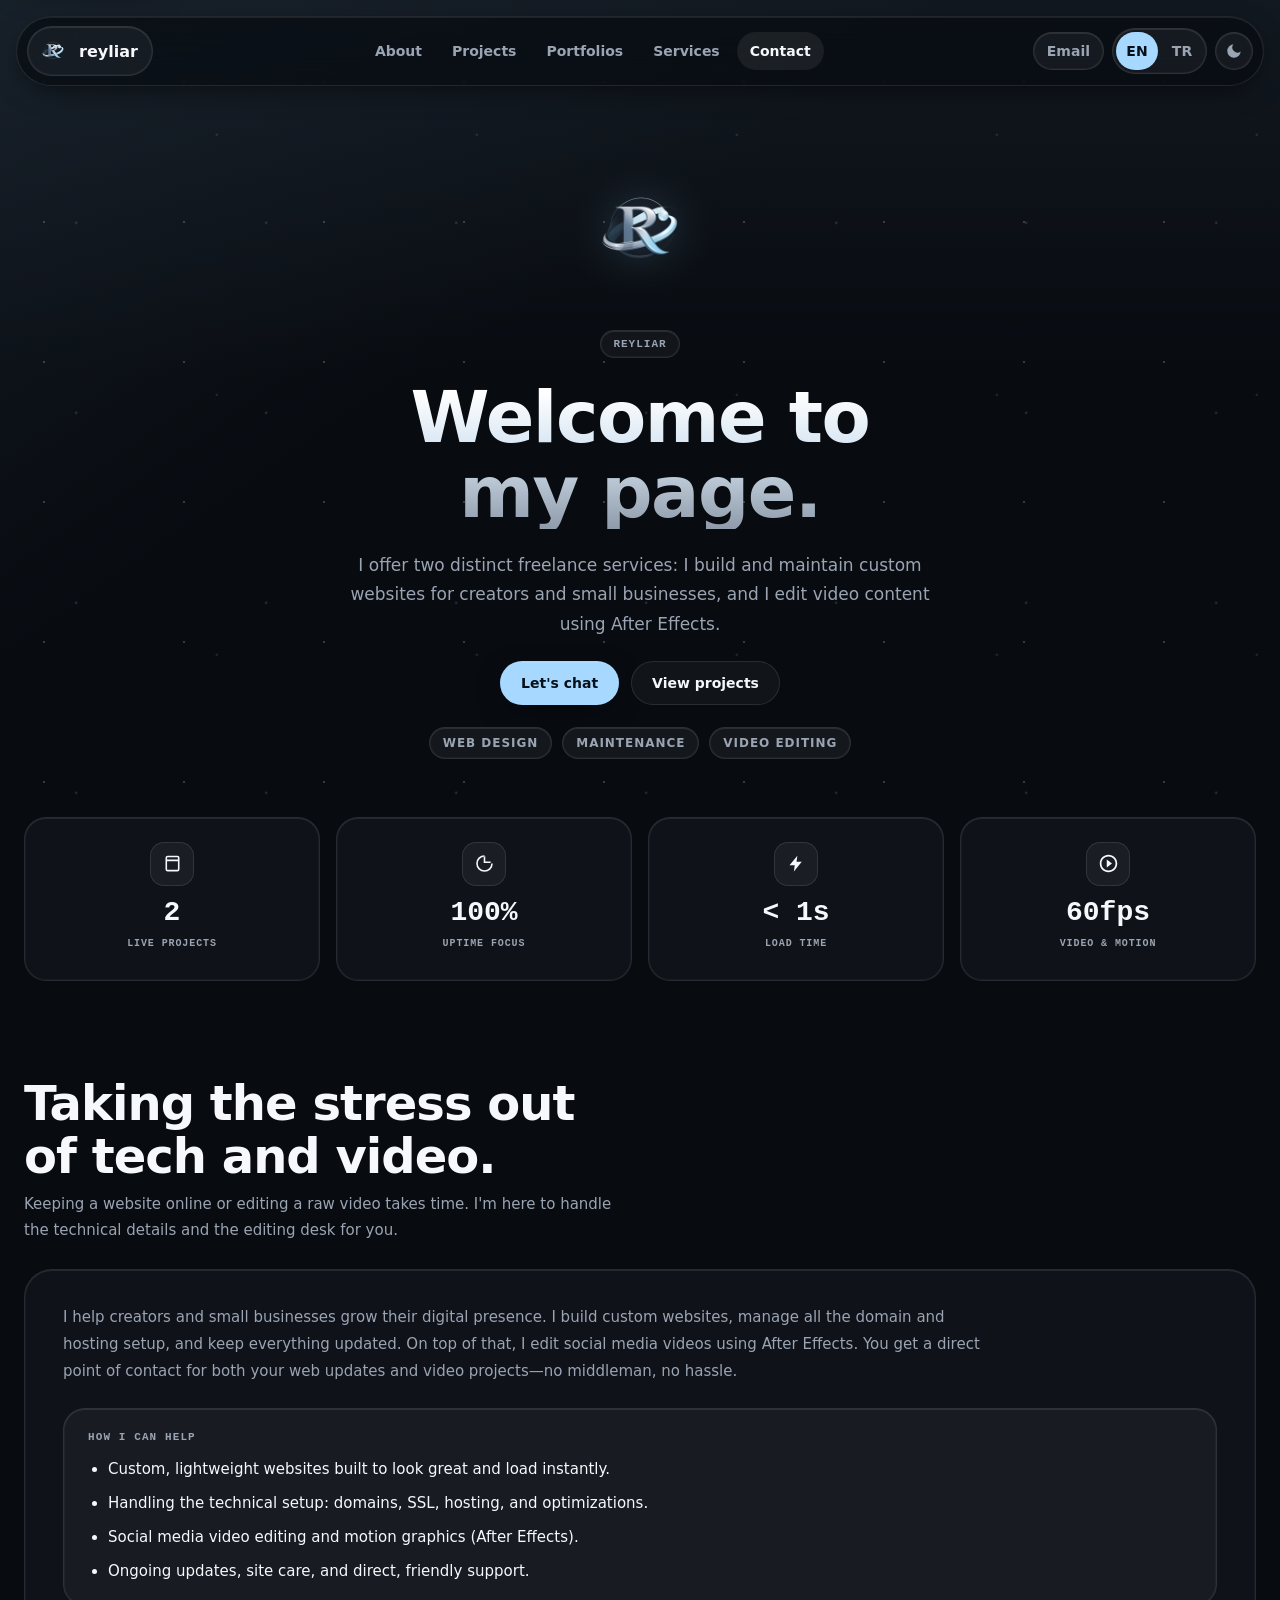
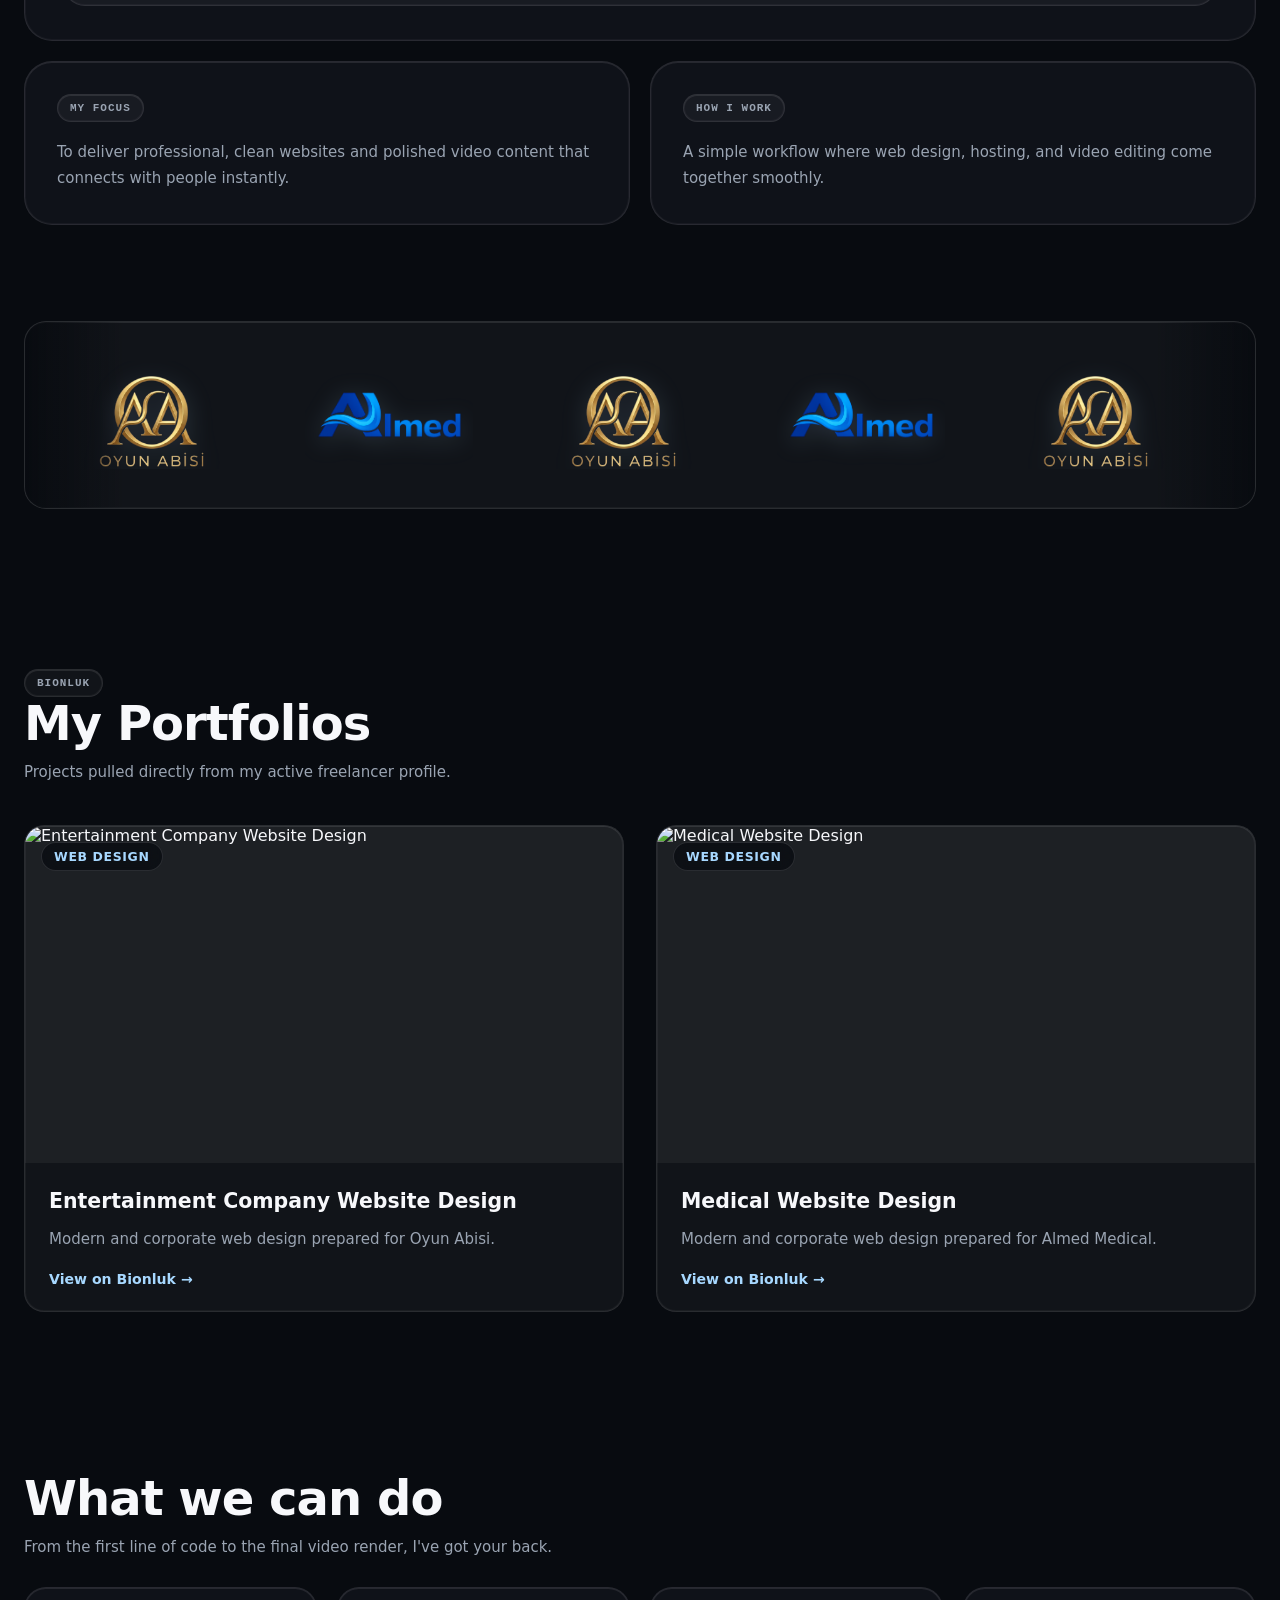
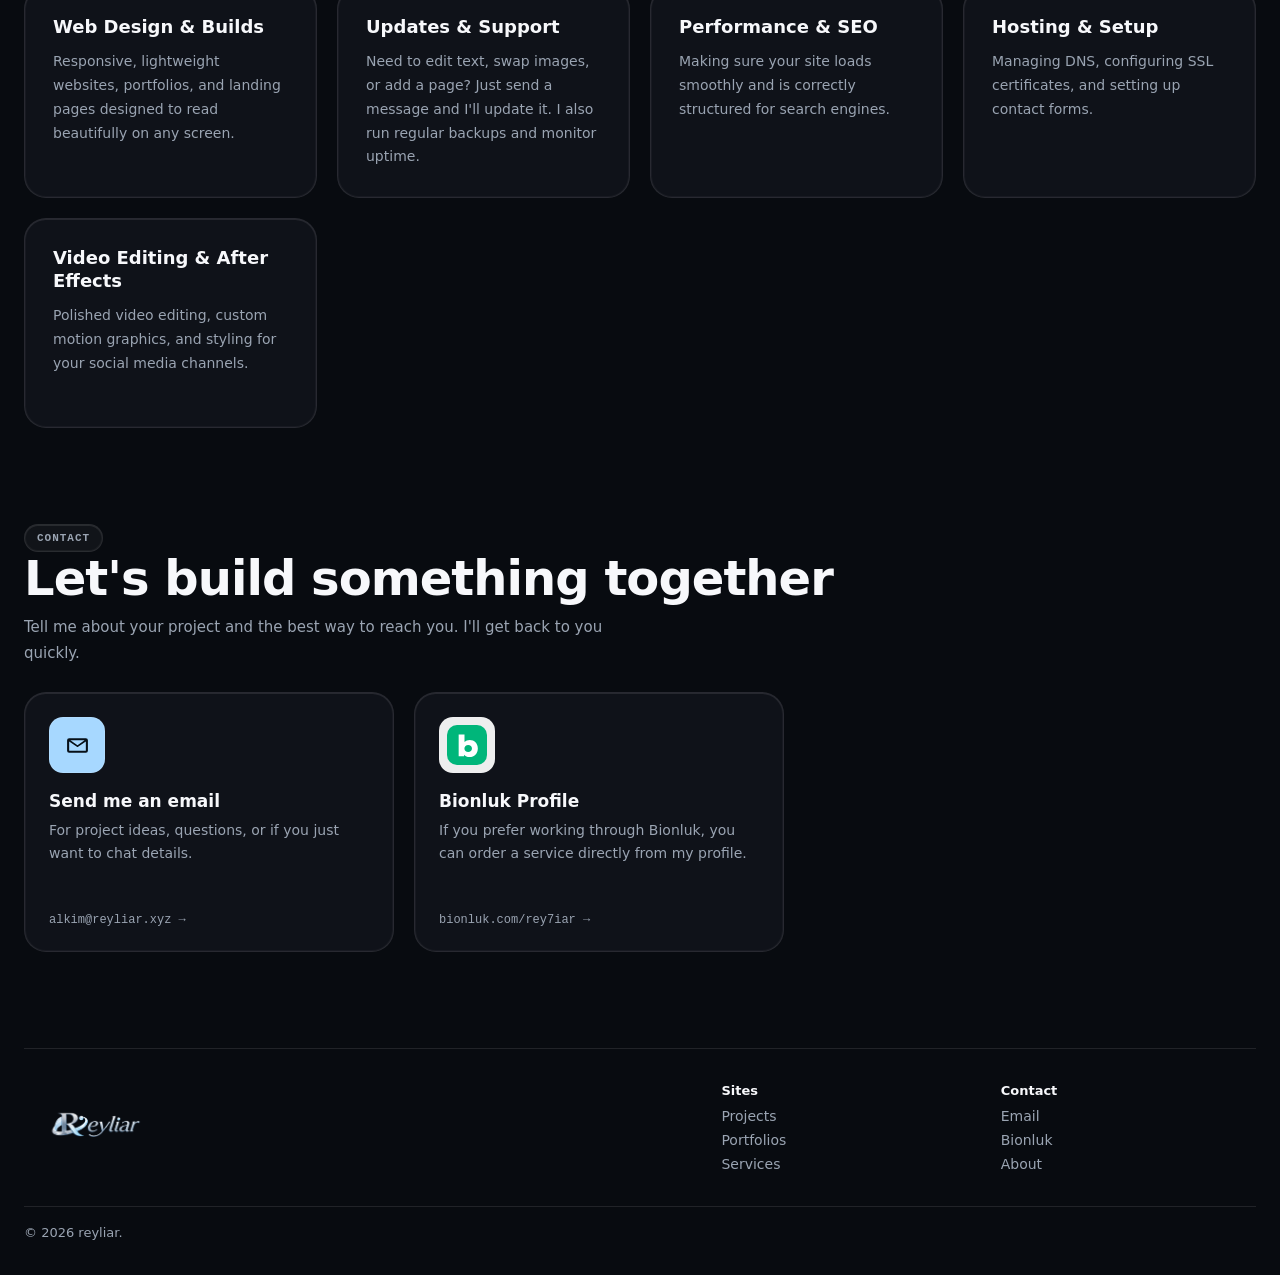
==== commit a498cebb: "chore: update OG image to yatay logo, update portfolios" ====
--- a/index.html
+++ b/index.html
@@ -15,13 +15,13 @@
     content="Hi, I'm reyliar. I offer two separate freelance services: I build custom websites and edit social media videos.">
   <meta property="og:type" content="website">
   <meta property="og:url" content="https://reyliar.xyz/">
-  <meta property="og:image" content="https://reyliar.xyz/assets/webmaster-workspace-hero.png">
+  <meta property="og:image" content="https://reyliar.xyz/assets/yatay%20logo.png">
   <meta property="og:site_name" content="reyliar">
   <meta name="twitter:card" content="summary_large_image">
   <meta name="twitter:title" content="reyliar">
   <meta name="twitter:description"
     content="Hi, I'm reyliar. I offer two separate freelance services: I build custom websites and edit social media videos.">
-  <meta name="twitter:image" content="https://reyliar.xyz/assets/webmaster-workspace-hero.png">
+  <meta name="twitter:image" content="https://reyliar.xyz/assets/yatay%20logo.png">
 
   <link id="site-icon" rel="icon" href="assets/logo.png" type="image/png">
   <link rel="preload" href="assets/oyunabisi.png" as="image">
@@ -130,7 +130,8 @@
       <article class="stat-card reveal delay-300">
         <span class="stat-icon" aria-hidden="true">
           <svg viewBox="0 0 24 24" role="img">
-            <path d="M10 16.5l6-4.5-6-4.5v9zM12 2C6.48 2 2 6.48 2 12s4.48 10 10 10 10-4.48 10-10S17.52 2 12 2zm0 18c-4.41 0-8-3.59-8-8s3.59-8 8-8 8 3.59 8 8-3.59 8-8 8z"/>
+            <path
+              d="M10 16.5l6-4.5-6-4.5v9zM12 2C6.48 2 2 6.48 2 12s4.48 10 10 10 10-4.48 10-10S17.52 2 12 2zm0 18c-4.41 0-8-3.59-8-8s3.59-8 8-8 8 3.59 8 8-3.59 8-8 8z" />
           </svg>
         </span>
         <strong>60fps</strong>
@@ -142,7 +143,8 @@
       <div class="section-head reveal">
         <h2 id="about-title" data-i18n="aboutTitle">Websites need looking after.</h2>
         <p data-i18n="aboutLead">
-          Designing a site is just the first step. Keeping it running, optimized, and online is where most people get stuck.
+          Designing a site is just the first step. Keeping it running, optimized, and online is where most people get
+          stuck.
         </p>
       </div>
 
@@ -180,7 +182,8 @@
 
     <section id="projects" class="section projects-section" aria-label="Website projects"
       data-i18n-aria-label="projectsSectionLabel">
-      <div class="project-marquee reveal" aria-label="Website projects carousel" data-i18n-aria-label="projectsCarouselLabel">
+      <div class="project-marquee reveal" aria-label="Website projects carousel"
+        data-i18n-aria-label="projectsCarouselLabel">
         <div class="marquee-track">
           <!-- First half (unique set, needs to be wider than container to prevent gaps) -->
           <a class="marquee-card project-icon-card" href="https://oyunabisianimasyon.com" target="_blank"
@@ -240,7 +243,8 @@
       <div class="section-head reveal">
         <p class="chip" data-i18n="portfoliosKicker">bionluk</p>
         <h2 id="portfolios-title" data-i18n="portfoliosTitle">My Portfolios</h2>
-        <p class="portfolios-lead" data-i18n="portfoliosLead">Projects pulled directly from my active freelancer profile.</p>
+        <p class="portfolios-lead" data-i18n="portfoliosLead">Projects pulled directly from my active freelancer
+          profile.</p>
       </div>
 
       <div class="portfolios-grid" id="portfolios-grid">
@@ -276,8 +280,8 @@
             hardening.</p>
         </article>
         <article class="service-card reveal delay-400">
-          <h3 data-i18n="serviceVideoTitle">Video Editing & Motion</h3>
-          <p data-i18n="serviceVideoDesc">Professional After Effects editing, motion design, and formatting for social media or corporate use.</p>
+          <h3 data-i18n="serviceVideoTitle">Video Editing</h3>
+          <p data-i18n="serviceVideoDesc">I can edit any videos you want using the After Effects editing software</p>
         </article>
       </div>
     </section>
@@ -303,7 +307,8 @@
           <span>alkim@reyliar.xyz &rarr;</span>
         </a>
 
-        <a class="contact-card reveal delay-100" href="https://bionluk.com/rey7iar" target="_blank" rel="noopener noreferrer">
+        <a class="contact-card reveal delay-100" href="https://bionluk.com/rey7iar" target="_blank"
+          rel="noopener noreferrer">
           <span class="contact-icon contact-icon-image" aria-hidden="true">
             <img src="assets/bionluk.svg" alt="">
           </span>
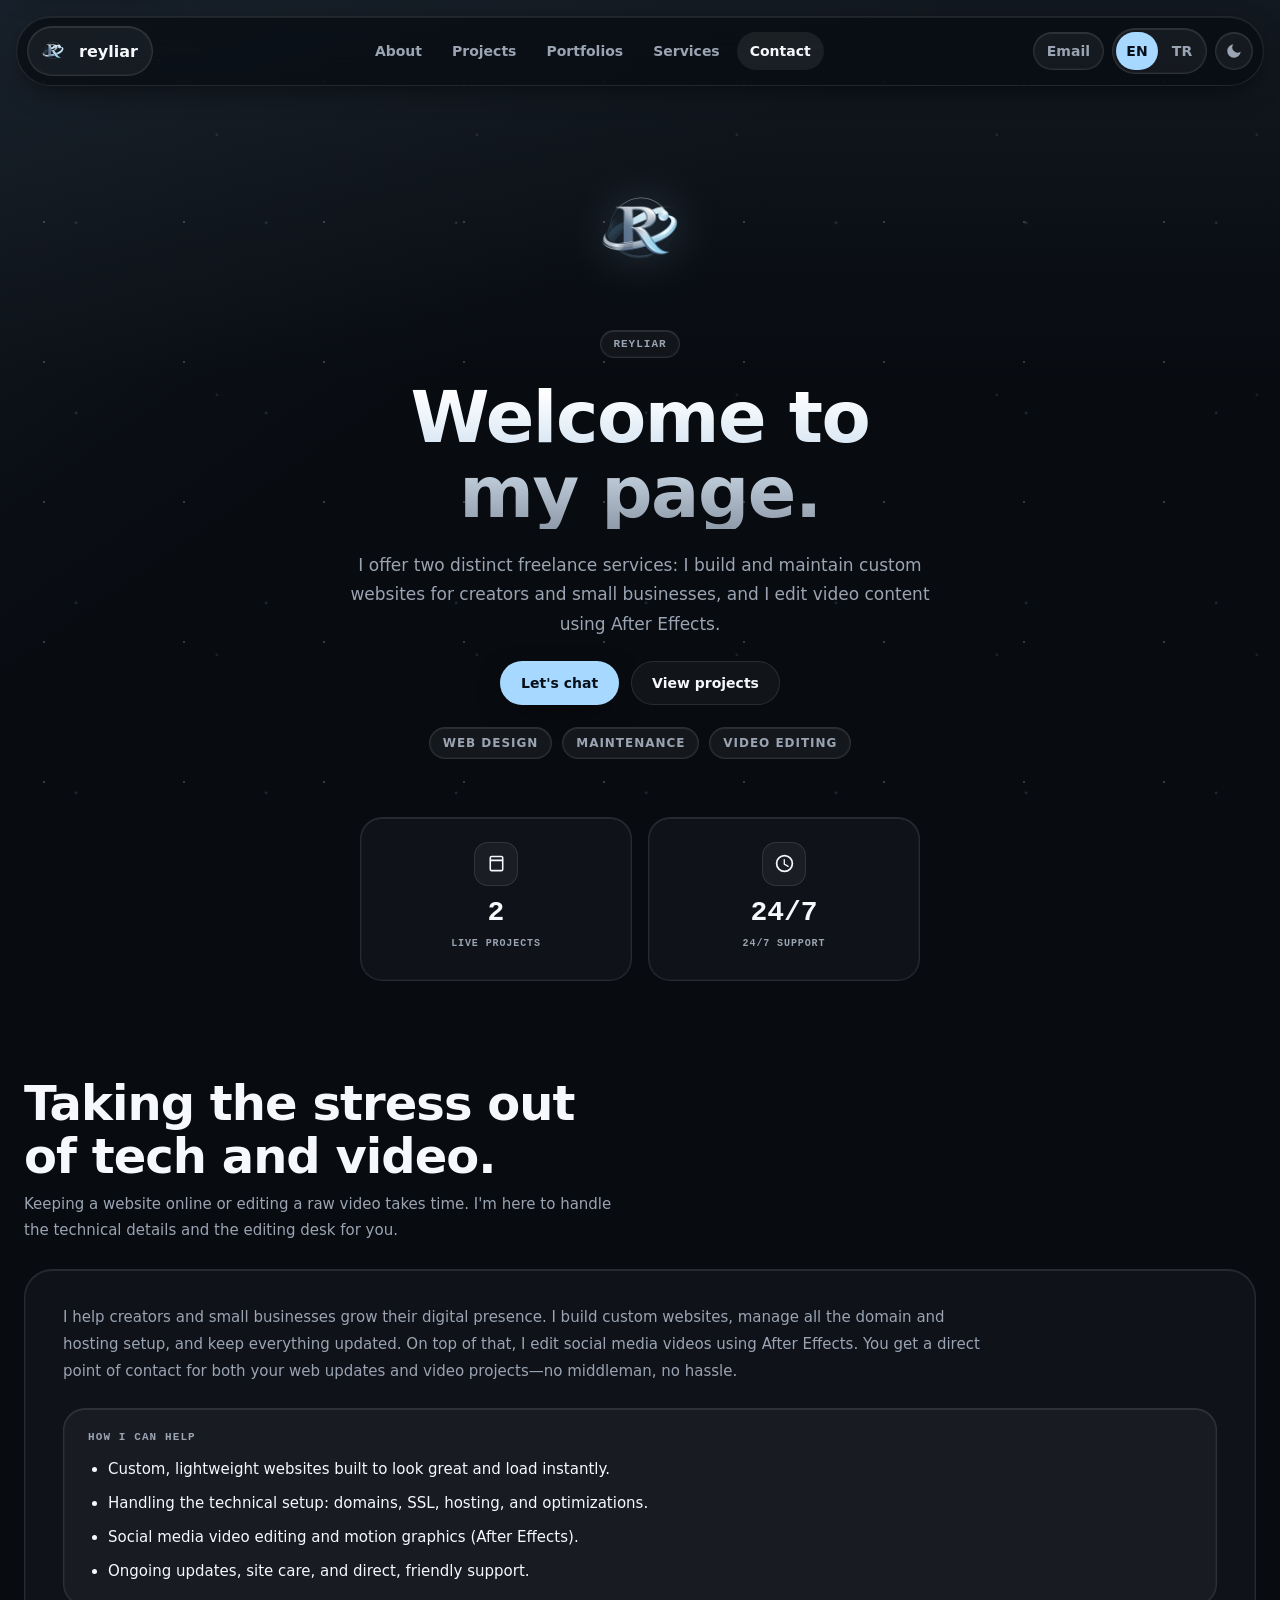
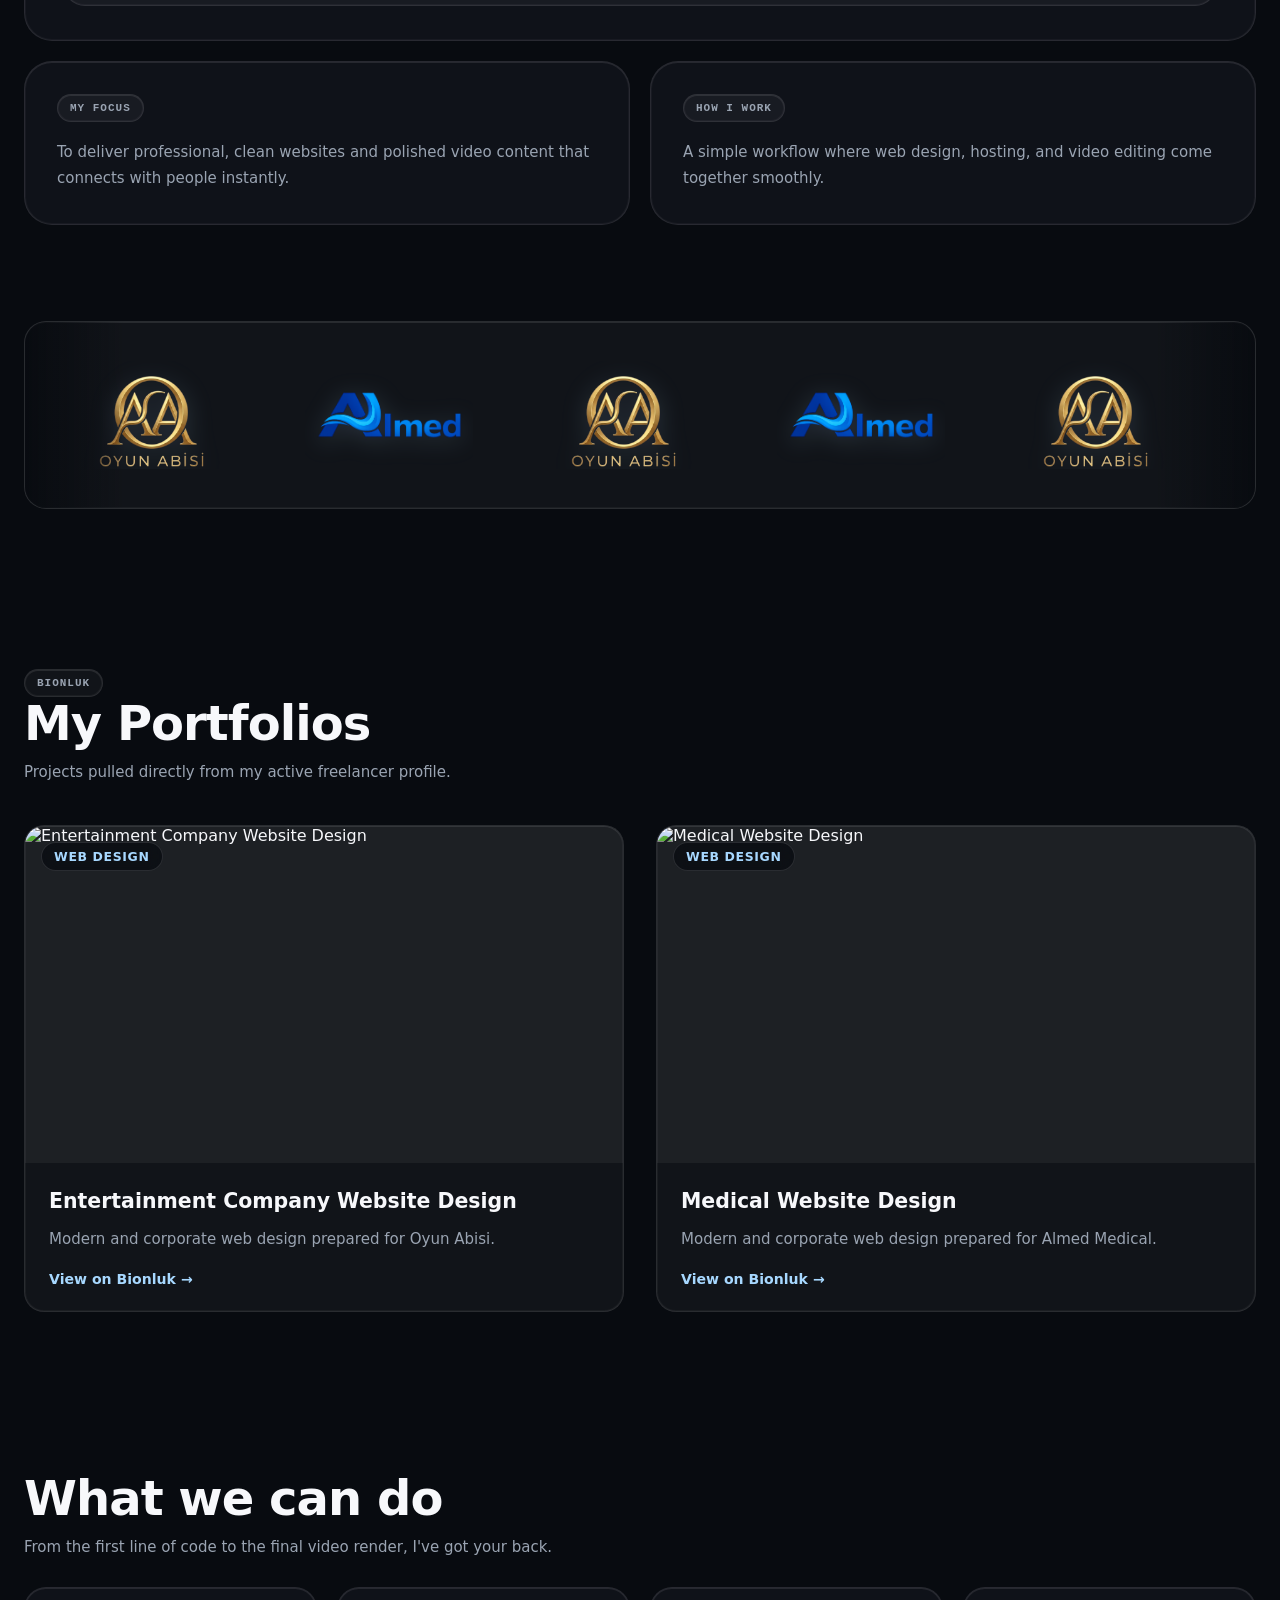
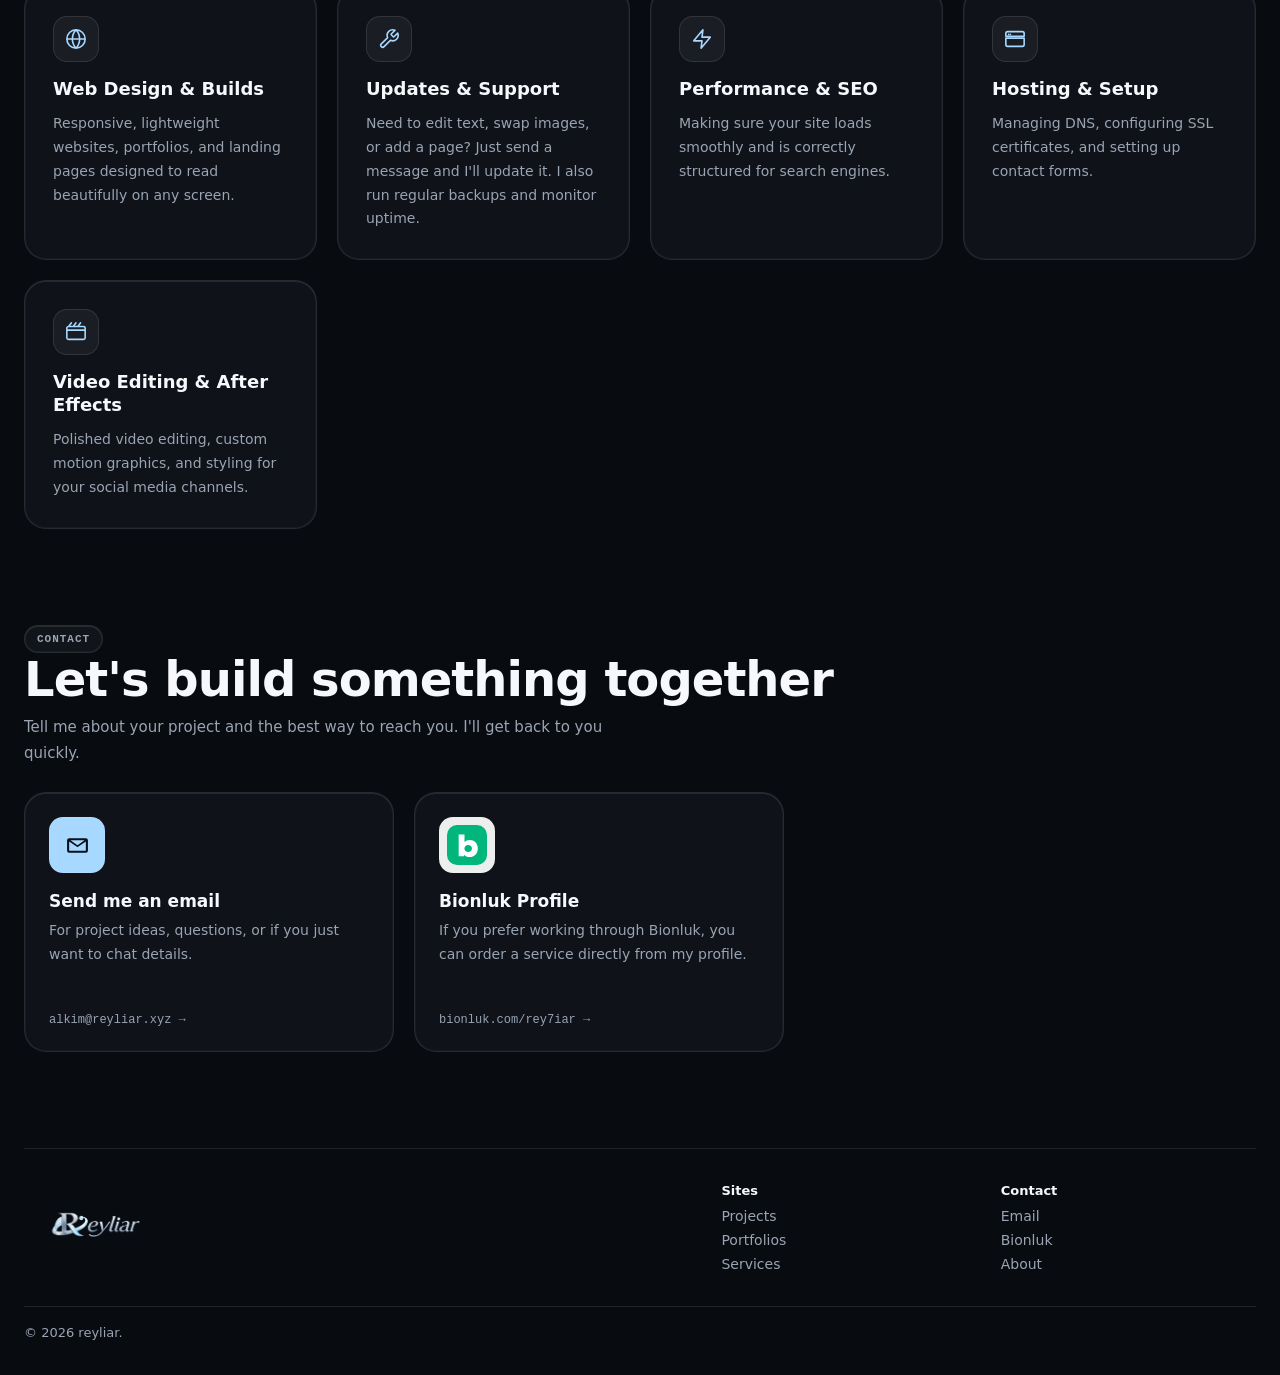
==== commit 74e8077e: "feat: stats grid 2 cards, service icons, version bump v4 (fix video cache)" ====
--- a/index.html
+++ b/index.html
@@ -26,7 +26,7 @@
   <link id="site-icon" rel="icon" href="assets/logo.png" type="image/png">
   <link rel="preload" href="assets/oyunabisi.png" as="image">
   <link rel="preload" href="assets/almed.png" as="image">
-  <link rel="stylesheet" href="styles.css?v=20260716-3">
+  <link rel="stylesheet" href="styles.css?v=20260716-4">
 </head>
 
 <body>
@@ -102,8 +102,7 @@
       <article class="stat-card reveal">
         <span class="stat-icon" aria-hidden="true">
           <svg viewBox="0 0 24 24" role="img">
-            <path
-              d="M4 5.5A2.5 2.5 0 0 1 6.5 3h11A2.5 2.5 0 0 1 20 5.5v13A2.5 2.5 0 0 1 17.5 21h-11A2.5 2.5 0 0 1 4 18.5v-13Zm2.5-.7a.7.7 0 0 0-.7.7v2h12.4v-2a.7.7 0 0 0-.7-.7h-11Zm-.7 4.5v9.2c0 .39.31.7.7.7h11c.39 0 .7-.31.7-.7V9.3H5.8Z" />
+            <path d="M4 5.5A2.5 2.5 0 0 1 6.5 3h11A2.5 2.5 0 0 1 20 5.5v13A2.5 2.5 0 0 1 17.5 21h-11A2.5 2.5 0 0 1 4 18.5v-13Zm2.5-.7a.7.7 0 0 0-.7.7v2h12.4v-2a.7.7 0 0 0-.7-.7h-11Zm-.7 4.5v9.2c0 .39.31.7.7.7h11c.39 0 .7-.31.7-.7V9.3H5.8Z" />
           </svg>
         </span>
         <strong>2</strong>
@@ -112,30 +111,11 @@
       <article class="stat-card reveal delay-100">
         <span class="stat-icon" aria-hidden="true">
           <svg viewBox="0 0 24 24" role="img">
-            <path d="M12 2.5a9.5 9.5 0 1 0 9.5 9.5h-1.8A7.7 7.7 0 1 1 12 4.3V2.5Zm.9 1.1v6.1h6.1v1.8h-7.9V3.6h1.8Z" />
+            <path d="M12 2a10 10 0 1 0 0 20A10 10 0 0 0 12 2Zm0 18a8 8 0 1 1 0-16 8 8 0 0 1 0 16Zm.5-13H11v6l5.25 3.15.75-1.23-4.5-2.67V7Z" />
           </svg>
         </span>
-        <strong>100%</strong>
-        <span data-i18n="statCare">Uptime Focus</span>
-      </article>
-      <article class="stat-card reveal delay-200">
-        <span class="stat-icon" aria-hidden="true">
-          <svg viewBox="0 0 24 24" role="img">
-            <path d="M13 3 4 14h6l-1 7 9-11h-6l1-7Z" />
-          </svg>
-        </span>
-        <strong>&lt; 1s</strong>
-        <span data-i18n="statSpeed">Load Time</span>
-      </article>
-      <article class="stat-card reveal delay-300">
-        <span class="stat-icon" aria-hidden="true">
-          <svg viewBox="0 0 24 24" role="img">
-            <path
-              d="M10 16.5l6-4.5-6-4.5v9zM12 2C6.48 2 2 6.48 2 12s4.48 10 10 10 10-4.48 10-10S17.52 2 12 2zm0 18c-4.41 0-8-3.59-8-8s3.59-8 8-8 8 3.59 8 8-3.59 8-8 8z" />
-          </svg>
-        </span>
-        <strong>60fps</strong>
-        <span data-i18n="statVideo">Video Motion</span>
+        <strong>24/7</strong>
+        <span data-i18n="statSupport">Support</span>
       </article>
     </section>
 
@@ -260,28 +240,49 @@
 
       <div class="service-grid">
         <article class="service-card reveal">
-          <h3 data-i18n="serviceBuildTitle">Website builds</h3>
-          <p data-i18n="serviceBuildDesc">Custom responsive pages, portfolios, corporate sites, institutional pages, and
-            landing pages.</p>
+          <span class="service-icon" aria-hidden="true">
+            <svg viewBox="0 0 24 24" role="img">
+              <path d="M12 2a10 10 0 1 0 0 20A10 10 0 0 0 12 2ZM2 12h20M12 2a15.3 15.3 0 0 1 4 10 15.3 15.3 0 0 1-4 10 15.3 15.3 0 0 1-4-10 15.3 15.3 0 0 1 4-10Z"/>
+            </svg>
+          </span>
+          <h3 data-i18n="serviceBuildTitle">Web Design &amp; Builds</h3>
+          <p data-i18n="serviceBuildDesc">Responsive, lightweight websites, portfolios, and landing pages designed to read beautifully on any screen.</p>
         </article>
         <article class="service-card reveal delay-100">
-          <h3 data-i18n="serviceCareTitle">Maintenance</h3>
-          <p data-i18n="serviceCareDesc">Updates, content edits, uptime checks, backups, and small fixes before they
-            become visible problems.</p>
+          <span class="service-icon" aria-hidden="true">
+            <svg viewBox="0 0 24 24" role="img">
+              <path d="M14.7 6.3a1 1 0 0 0 0 1.4l1.6 1.6a1 1 0 0 0 1.4 0l3.77-3.77a6 6 0 0 1-7.94 7.94l-6.91 6.91a2.12 2.12 0 0 1-3-3l6.91-6.91a6 6 0 0 1 7.94-7.94l-3.76 3.76Z"/>
+            </svg>
+          </span>
+          <h3 data-i18n="serviceCareTitle">Updates &amp; Support</h3>
+          <p data-i18n="serviceCareDesc">Need to edit text, swap images, or add a page? Just send a message and I'll update it. I also run regular backups and monitor uptime.</p>
         </article>
         <article class="service-card reveal delay-200">
-          <h3 data-i18n="serviceSeoTitle">Performance and SEO</h3>
-          <p data-i18n="serviceSeoDesc">Core web vitals, metadata, crawl basics, image weight, and page structure tuned
-            for real visitors.</p>
+          <span class="service-icon" aria-hidden="true">
+            <svg viewBox="0 0 24 24" role="img">
+              <path d="M13 2L3 14h9l-1 8 10-12h-9l1-8Z"/>
+            </svg>
+          </span>
+          <h3 data-i18n="serviceSeoTitle">Performance &amp; SEO</h3>
+          <p data-i18n="serviceSeoDesc">Making sure your site loads smoothly and is correctly structured for search engines.</p>
         </article>
         <article class="service-card reveal delay-300">
-          <h3 data-i18n="serviceHostingTitle">Hosting and security</h3>
-          <p data-i18n="serviceHostingDesc">Domain setup, DNS, SSL, redirects, forms, analytics, and practical
-            hardening.</p>
+          <span class="service-icon" aria-hidden="true">
+            <svg viewBox="0 0 24 24" role="img">
+              <path d="M2 6a2 2 0 0 1 2-2h16a2 2 0 0 1 2 2v3H2V6ZM2 11h20v7a2 2 0 0 1-2 2H4a2 2 0 0 1-2-2v-7Zm3-4h.01M7 7h.01"/>
+            </svg>
+          </span>
+          <h3 data-i18n="serviceHostingTitle">Hosting &amp; Setup</h3>
+          <p data-i18n="serviceHostingDesc">Managing DNS, configuring SSL certificates, and setting up contact forms.</p>
         </article>
         <article class="service-card reveal delay-400">
-          <h3 data-i18n="serviceVideoTitle">Video Editing</h3>
-          <p data-i18n="serviceVideoDesc">I can edit any videos you want using the After Effects editing software</p>
+          <span class="service-icon" aria-hidden="true">
+            <svg viewBox="0 0 24 24" role="img">
+              <path d="M20.2 6H3.8A1.8 1.8 0 0 0 2 7.8v10.4A1.8 1.8 0 0 0 3.8 20h16.4a1.8 1.8 0 0 0 1.8-1.8V7.8A1.8 1.8 0 0 0 20.2 6ZM2 10h20M7 2l-3 4M12 2l-3 4M17 2l-3 4"/>
+            </svg>
+          </span>
+          <h3 data-i18n="serviceVideoTitle">Video Editing &amp; After Effects</h3>
+          <p data-i18n="serviceVideoDesc">Polished video editing, custom motion graphics, and styling for your social media channels.</p>
         </article>
       </div>
     </section>
@@ -347,7 +348,7 @@
     </div>
   </footer>
 
-  <script src="script.js?v=20260716-3" defer></script>
+  <script src="script.js?v=20260716-4" defer></script>
 </body>
 
 </html>
--- a/styles.css
+++ b/styles.css
@@ -542,8 +542,9 @@
 
 .stats-grid {
   display: grid;
-  grid-template-columns: repeat(4, minmax(0, 1fr));
+  grid-template-columns: repeat(2, minmax(0, 1fr));
   gap: 16px;
+  max-width: 560px;
   margin: 0 auto 96px;
 }
 
@@ -932,6 +933,28 @@
   line-height: 1.7;
 }
 
+.service-icon {
+  display: inline-grid;
+  width: 46px;
+  height: 46px;
+  margin-bottom: 16px;
+  place-items: center;
+  color: var(--primary);
+  border: 1px solid var(--border);
+  border-radius: var(--radius);
+  background: var(--surface-strong);
+}
+
+.service-icon svg {
+  width: 22px;
+  height: 22px;
+  fill: none;
+  stroke: currentColor;
+  stroke-width: 1.75;
+  stroke-linecap: round;
+  stroke-linejoin: round;
+}
+
 .contact-grid {
   max-width: 760px;
 }
@@ -1077,7 +1100,7 @@
   }
 
   .stats-grid {
-    grid-template-columns: repeat(3, minmax(0, 1fr));
+    max-width: 100%;
   }
 }
 
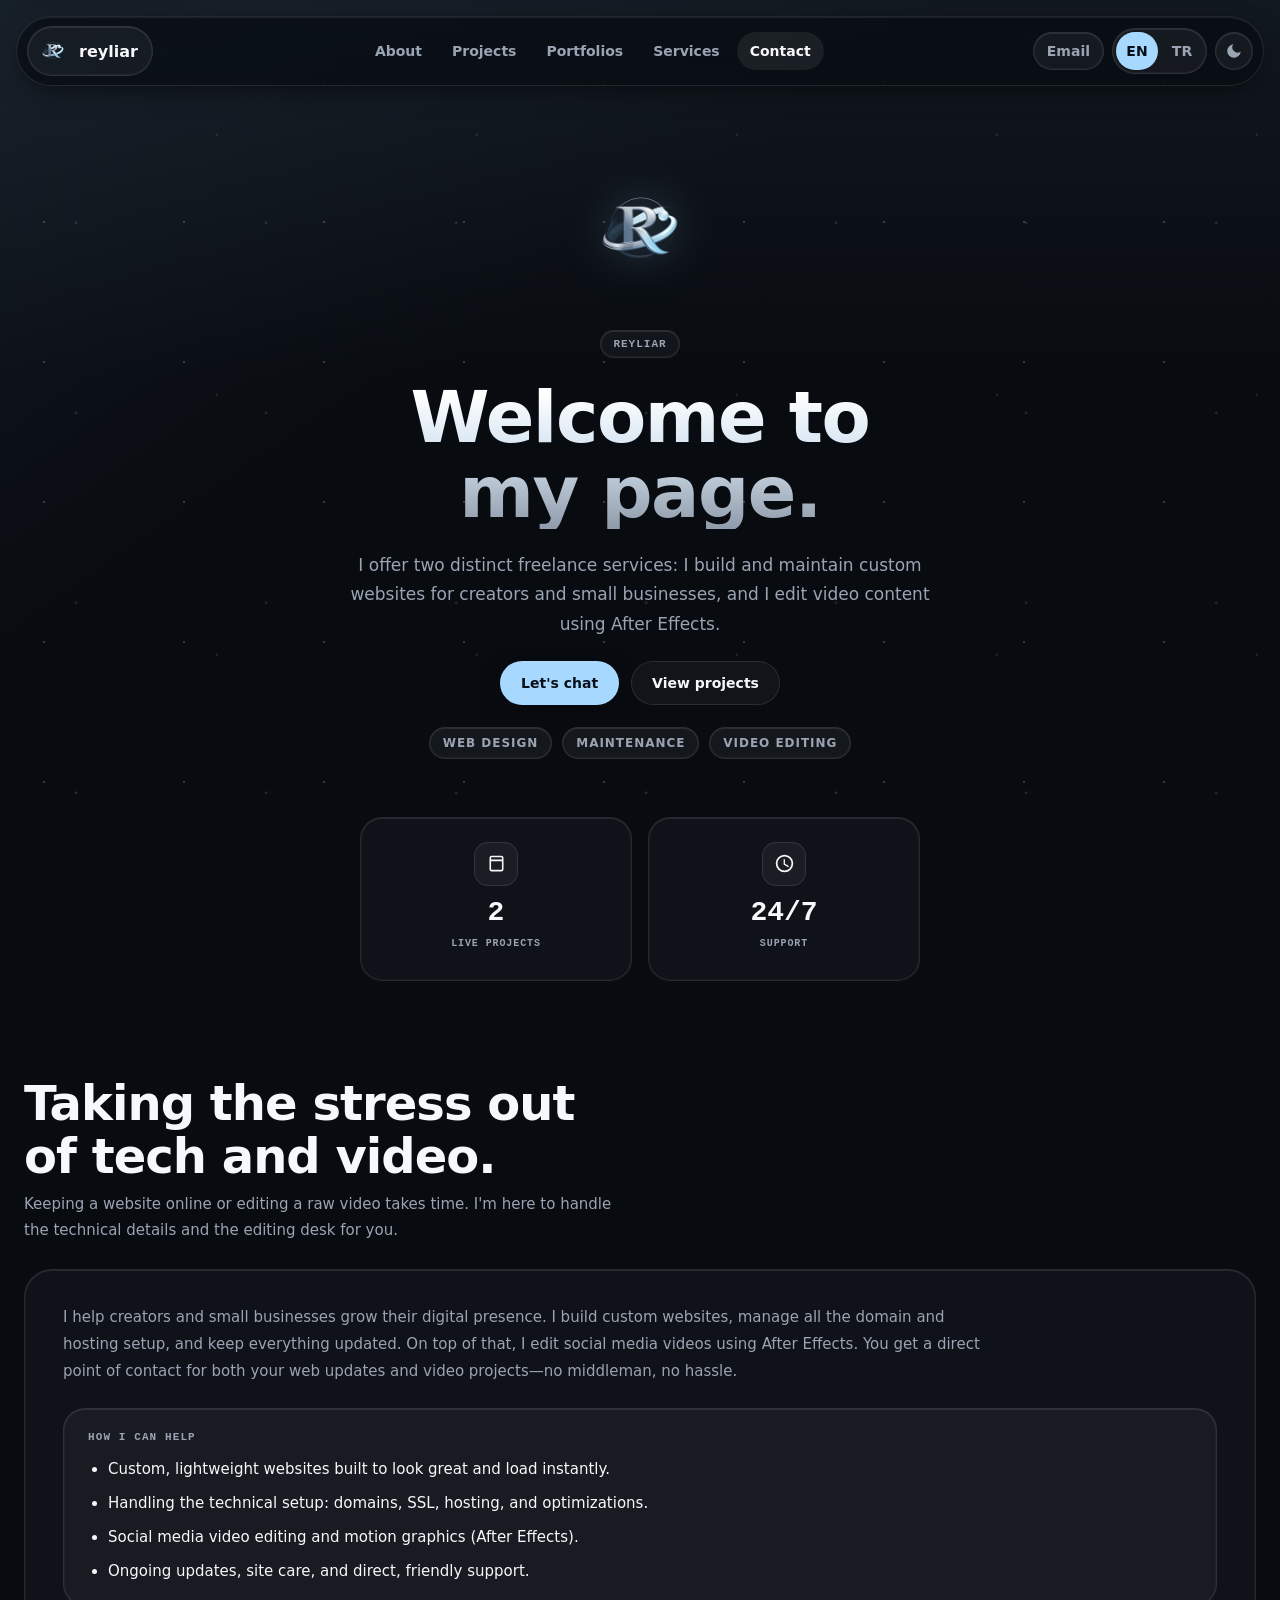
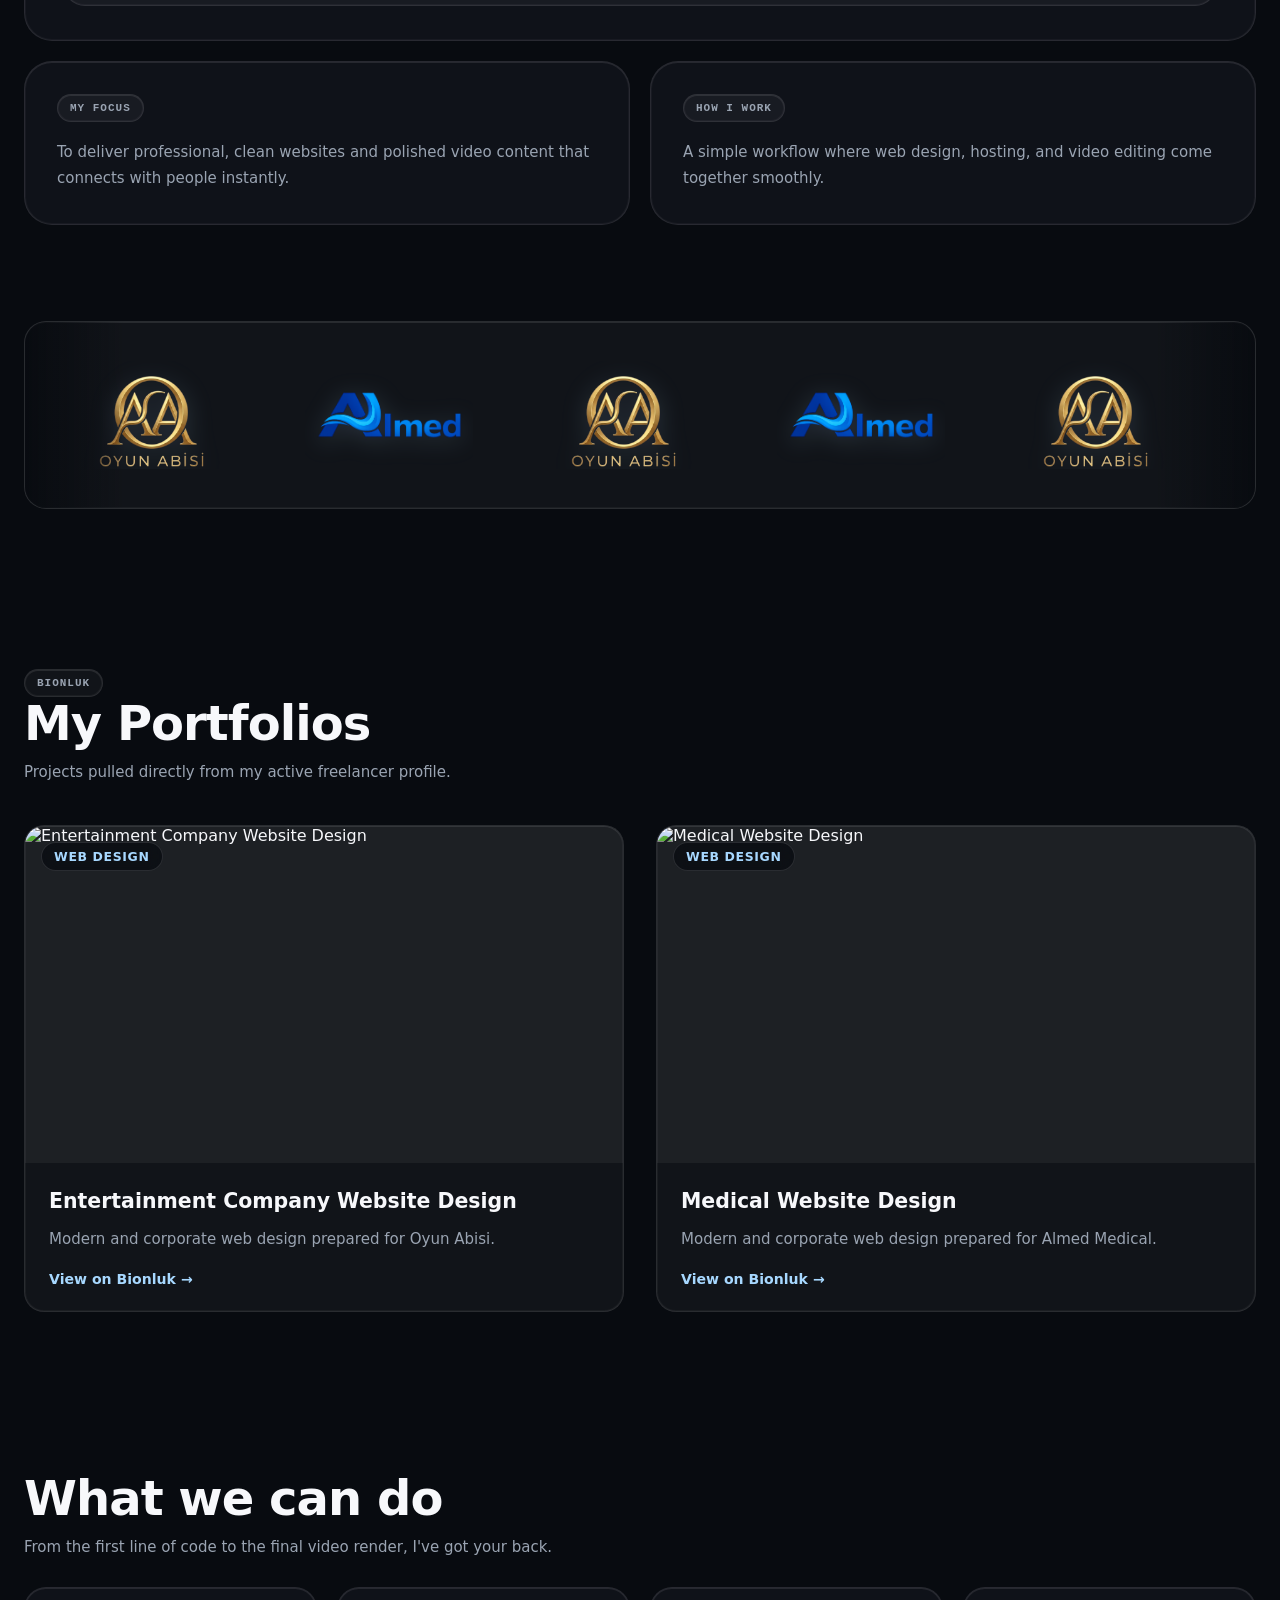
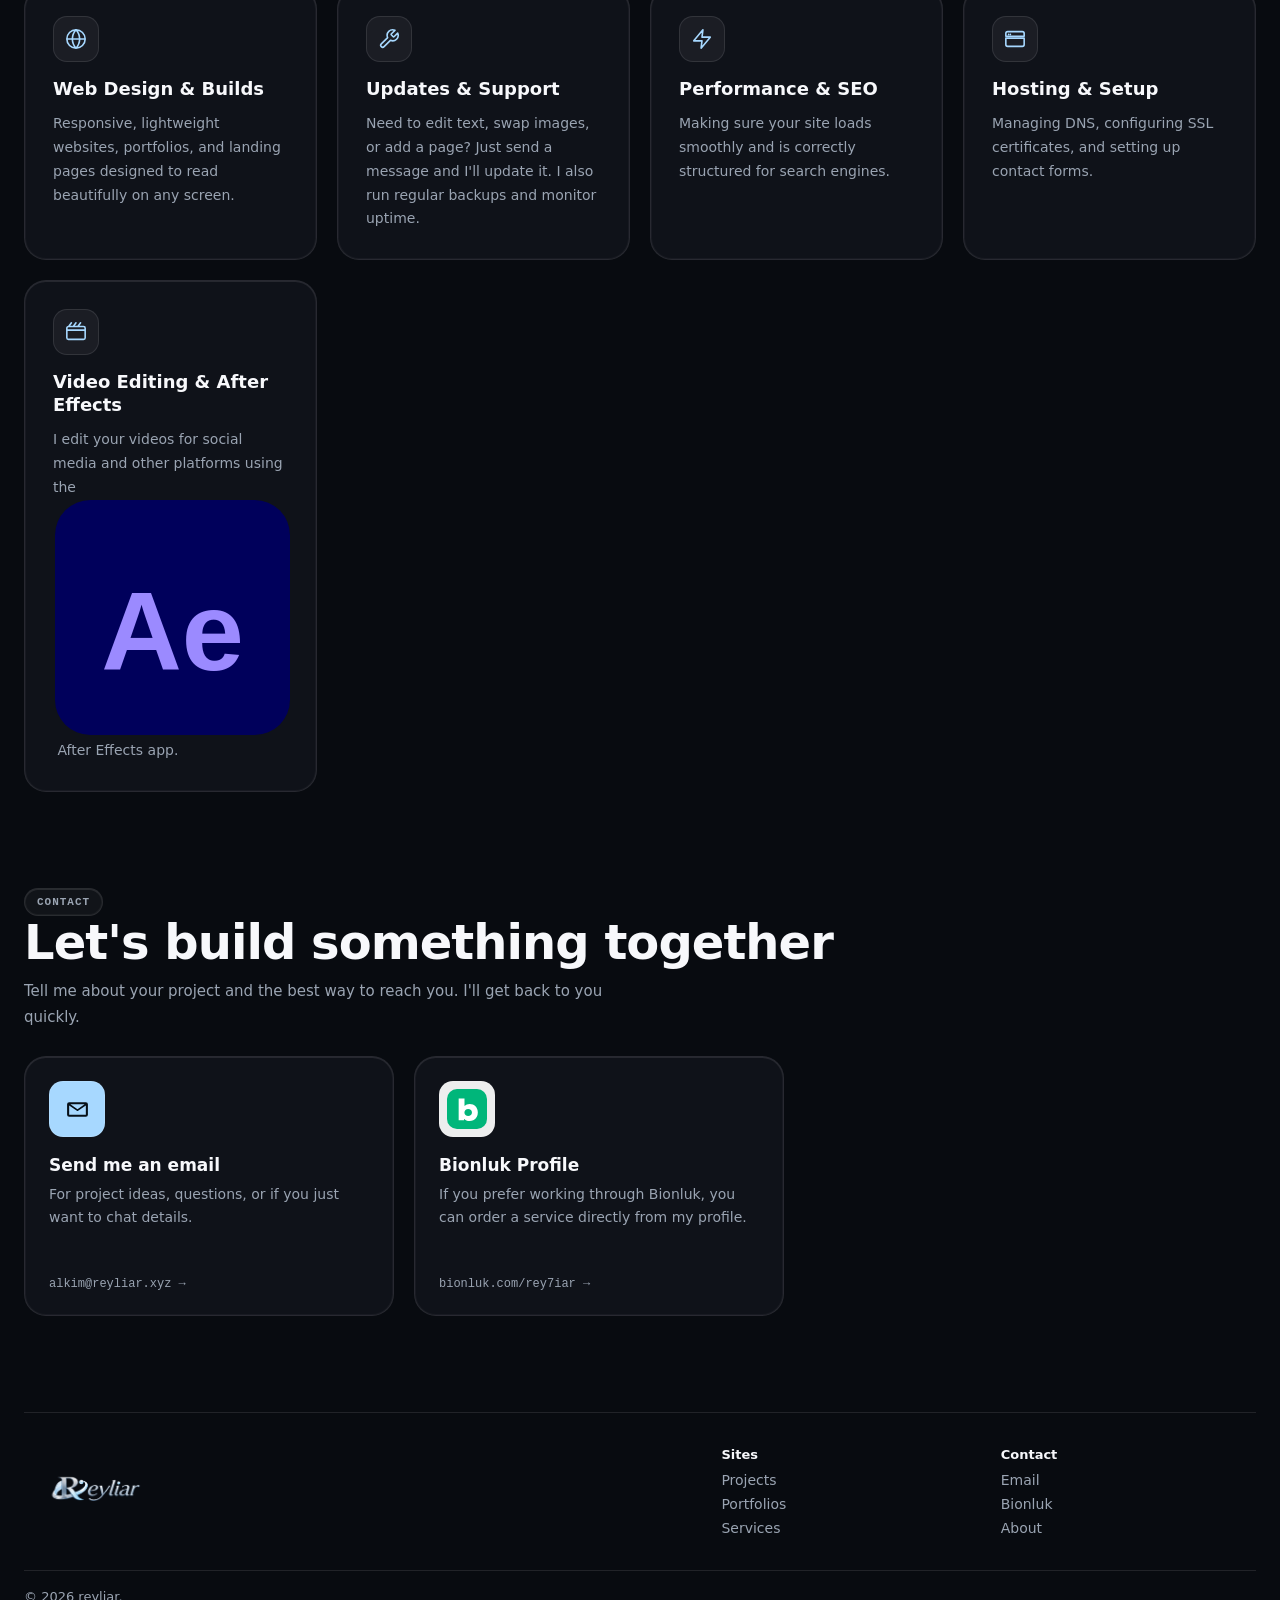
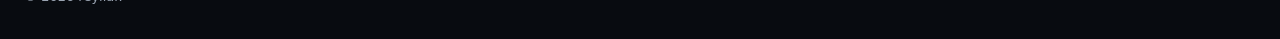
==== commit 1f6ebbe3: "feat: inline AE icon in video desc, data-i18n-html support, v5" ====
--- a/index.html
+++ b/index.html
@@ -26,7 +26,7 @@
   <link id="site-icon" rel="icon" href="assets/logo.png" type="image/png">
   <link rel="preload" href="assets/oyunabisi.png" as="image">
   <link rel="preload" href="assets/almed.png" as="image">
-  <link rel="stylesheet" href="styles.css?v=20260716-4">
+  <link rel="stylesheet" href="styles.css?v=20260716-5">
 </head>
 
 <body>
@@ -282,7 +282,7 @@
             </svg>
           </span>
           <h3 data-i18n="serviceVideoTitle">Video Editing &amp; After Effects</h3>
-          <p data-i18n="serviceVideoDesc">Polished video editing, custom motion graphics, and styling for your social media channels.</p>
+          <p data-i18n-html="serviceVideoDesc">I edit your videos for social media and other platforms using the After Effects app.</p>
         </article>
       </div>
     </section>
@@ -348,7 +348,7 @@
     </div>
   </footer>
 
-  <script src="script.js?v=20260716-4" defer></script>
+  <script src="script.js?v=20260716-5" defer></script>
 </body>
 
 </html>
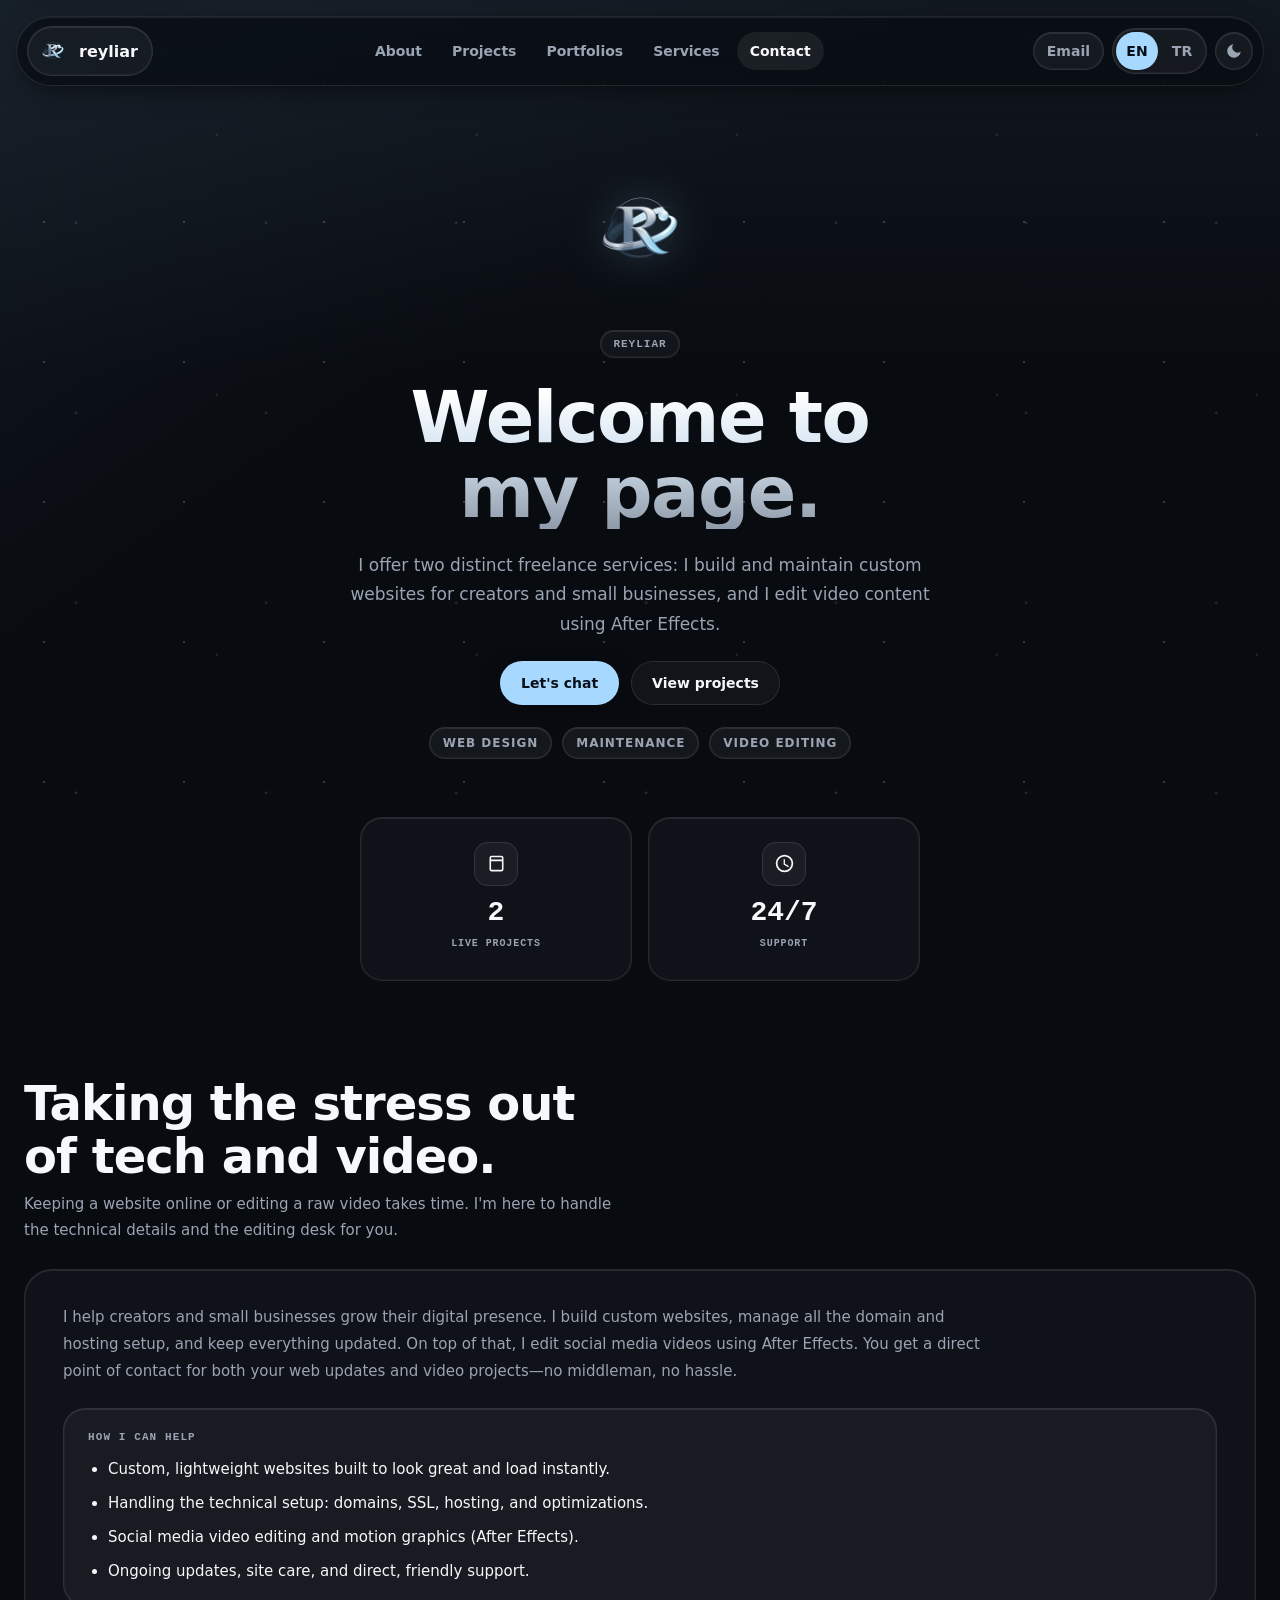
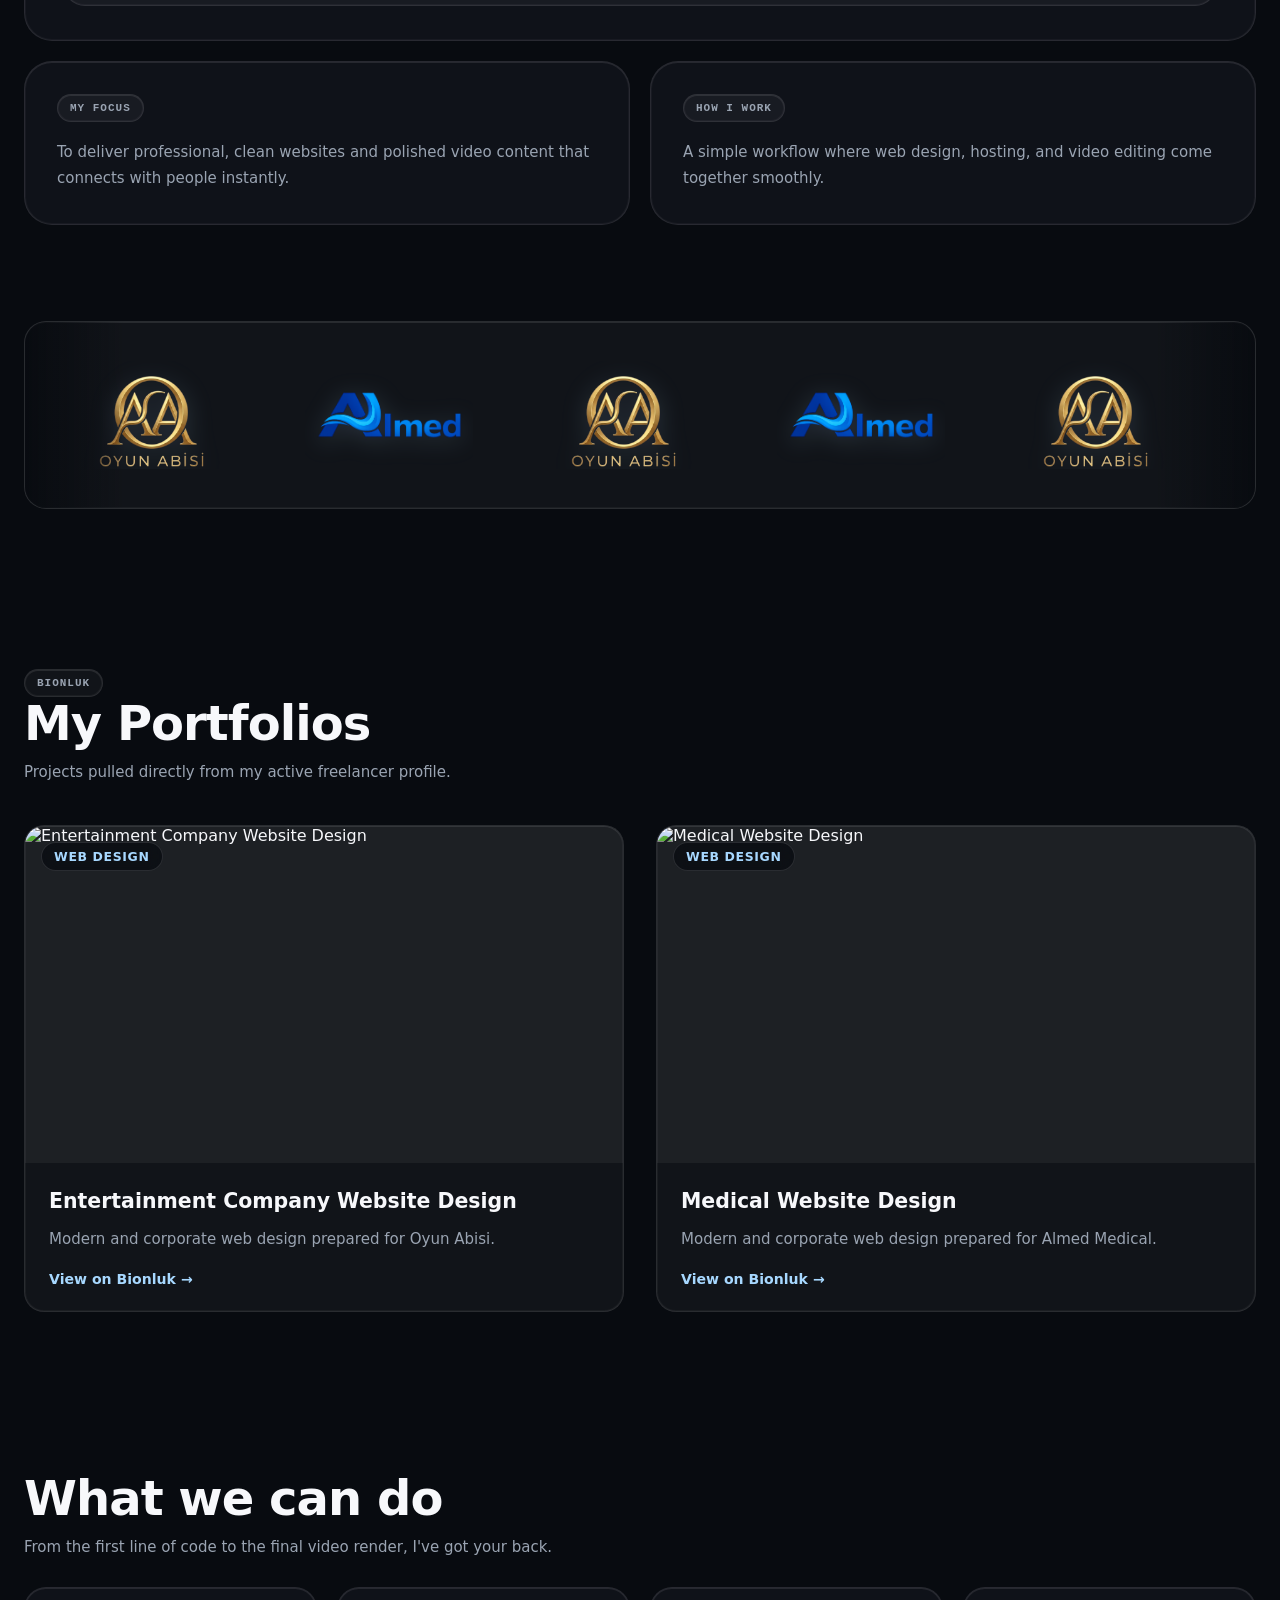
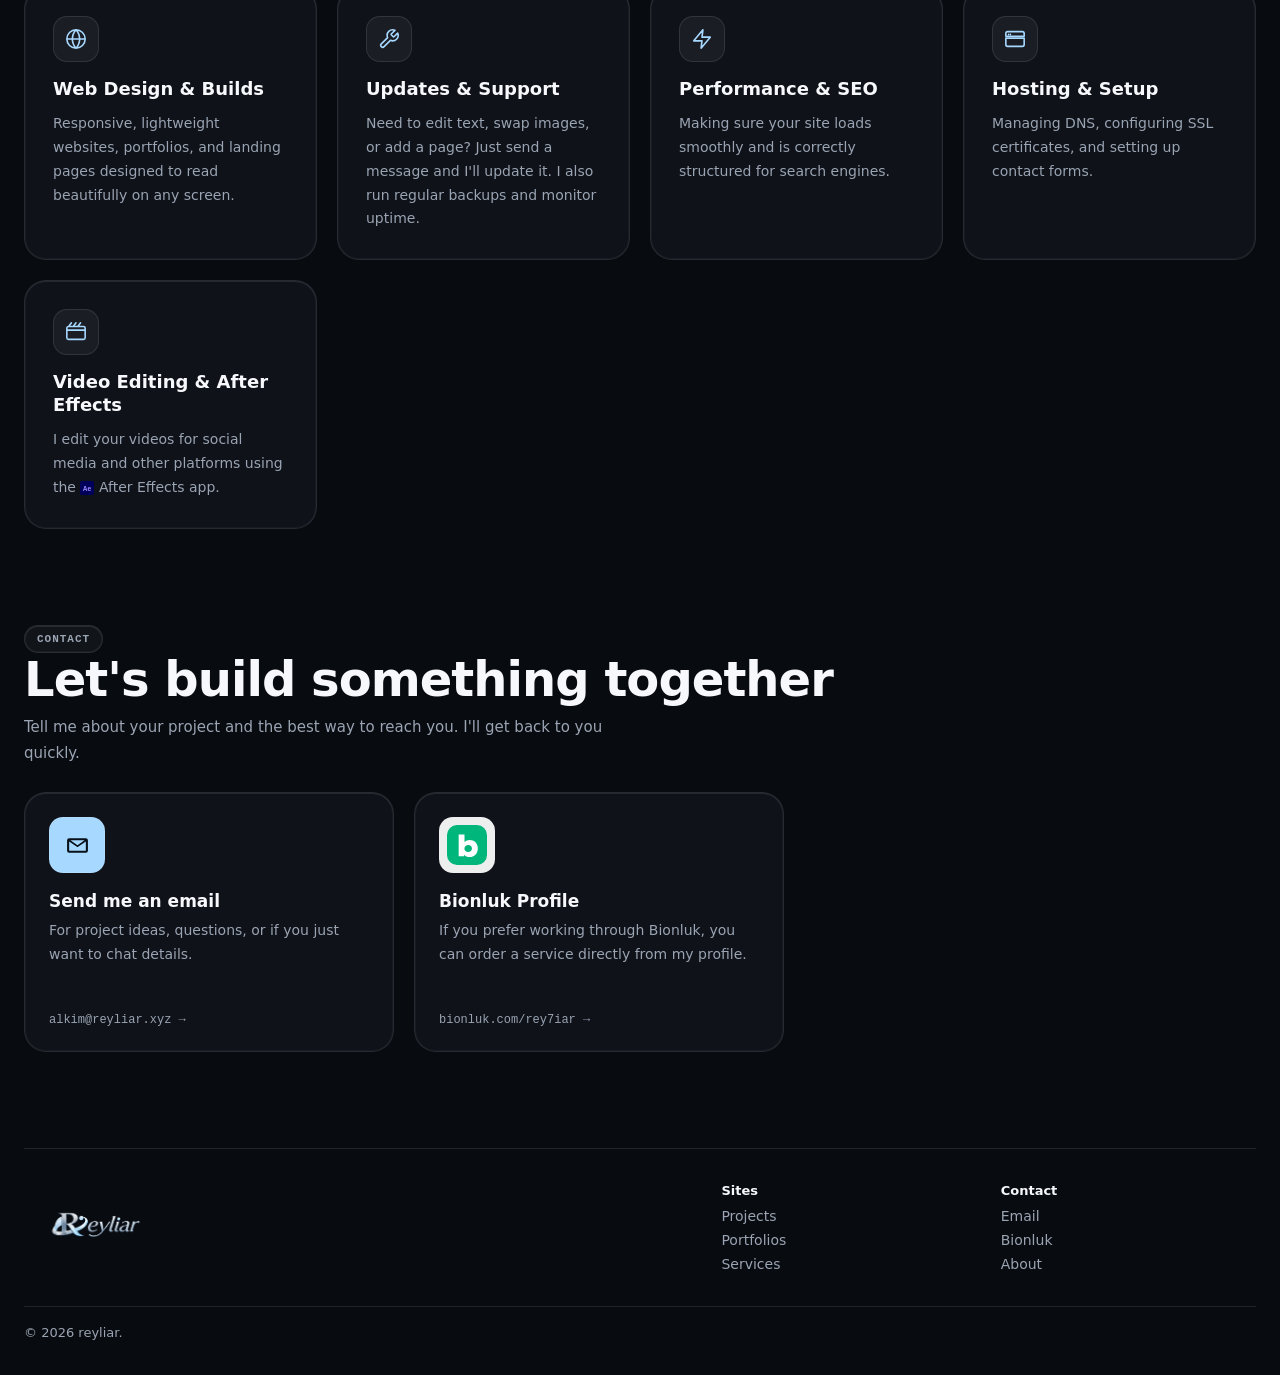
==== commit 29e49375: "Fix After Effects icon size to match text — use em-based sizing and dedicated CSS class" ====
--- a/index.html
+++ b/index.html
@@ -26,7 +26,7 @@
   <link id="site-icon" rel="icon" href="assets/logo.png" type="image/png">
   <link rel="preload" href="assets/oyunabisi.png" as="image">
   <link rel="preload" href="assets/almed.png" as="image">
-  <link rel="stylesheet" href="styles.css?v=20260716-5">
+  <link rel="stylesheet" href="styles.css?v=20260716-7">
 </head>
 
 <body>
@@ -348,7 +348,7 @@
     </div>
   </footer>
 
-  <script src="script.js?v=20260716-5" defer></script>
+  <script src="script.js?v=20260716-7" defer></script>
 </body>
 
 </html>
--- a/styles.css
+++ b/styles.css
@@ -137,6 +137,14 @@
   fill: currentColor;
 }
 
+/* Inline text icon — matches surrounding text size */
+.ae-icon {
+  display: inline-block;
+  width: 1em;
+  height: 1em;
+  vertical-align: text-bottom;
+}
+
 button,
 input,
 textarea,
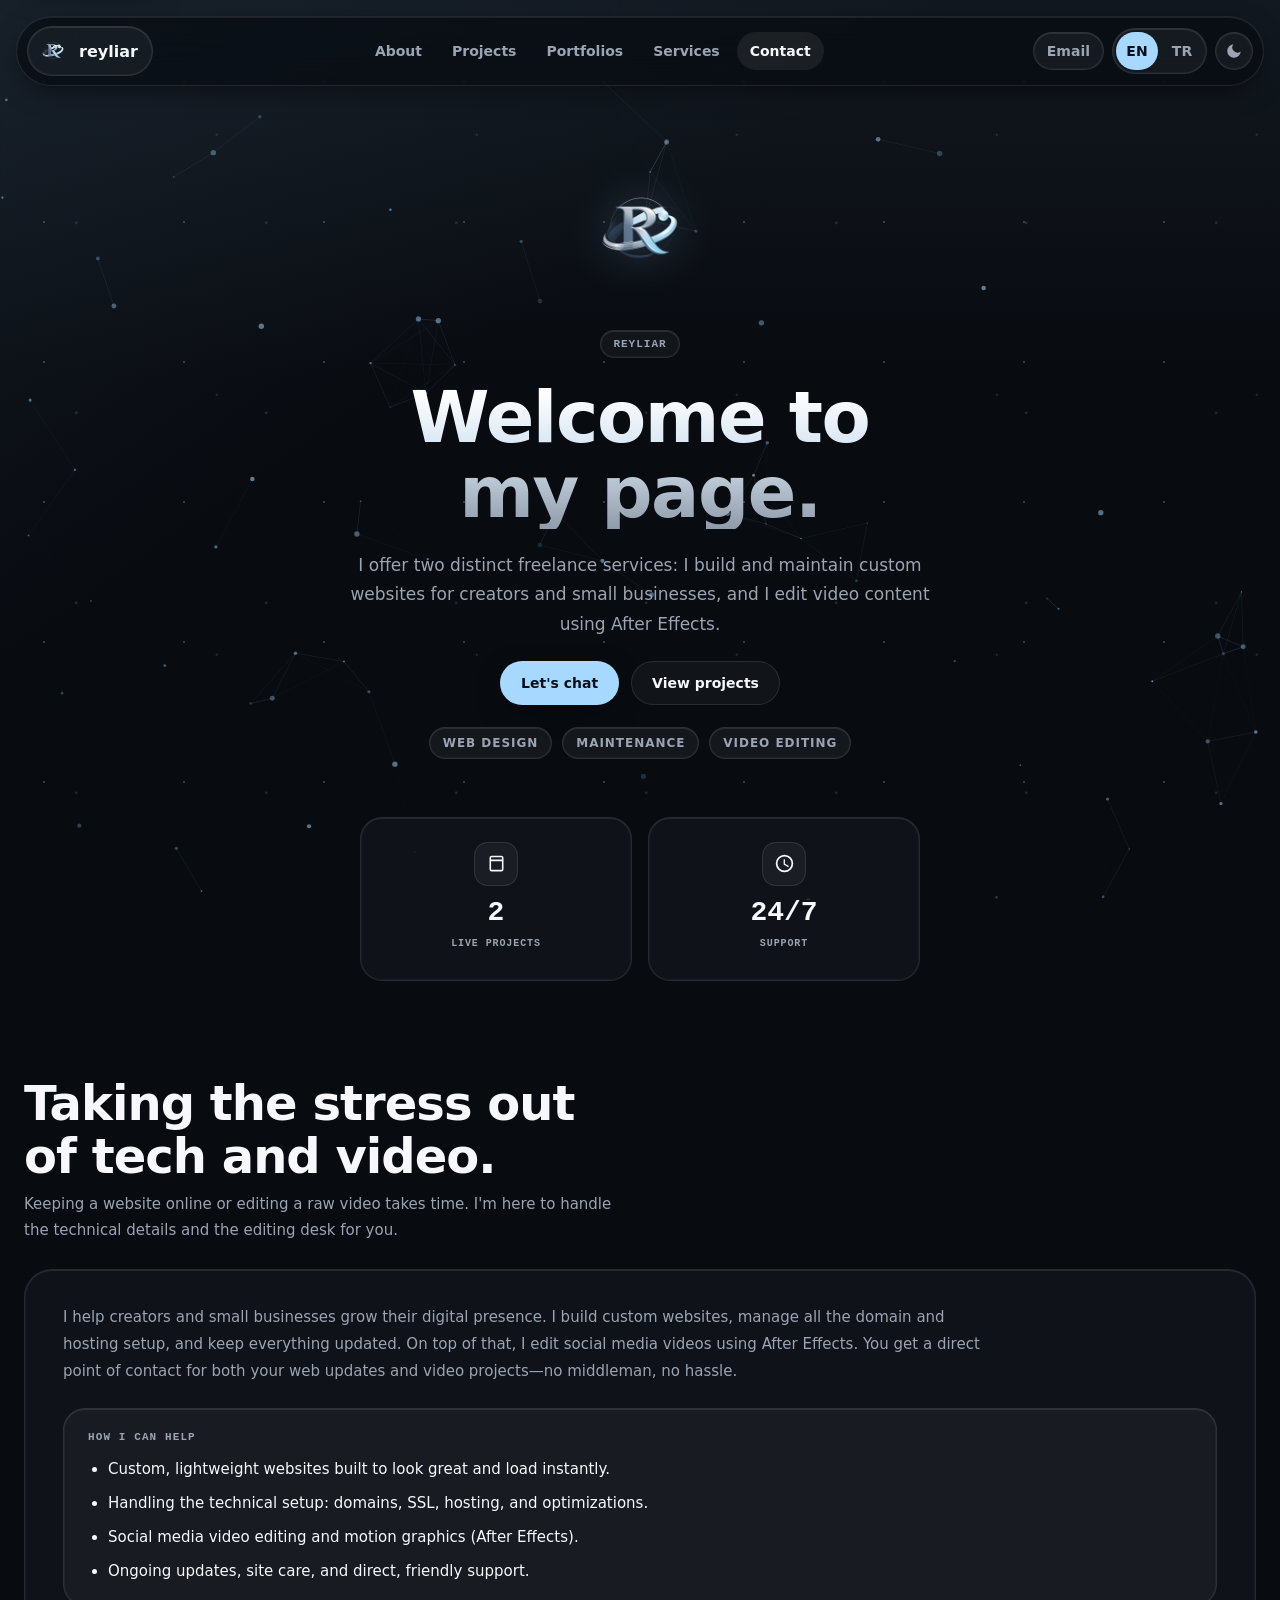
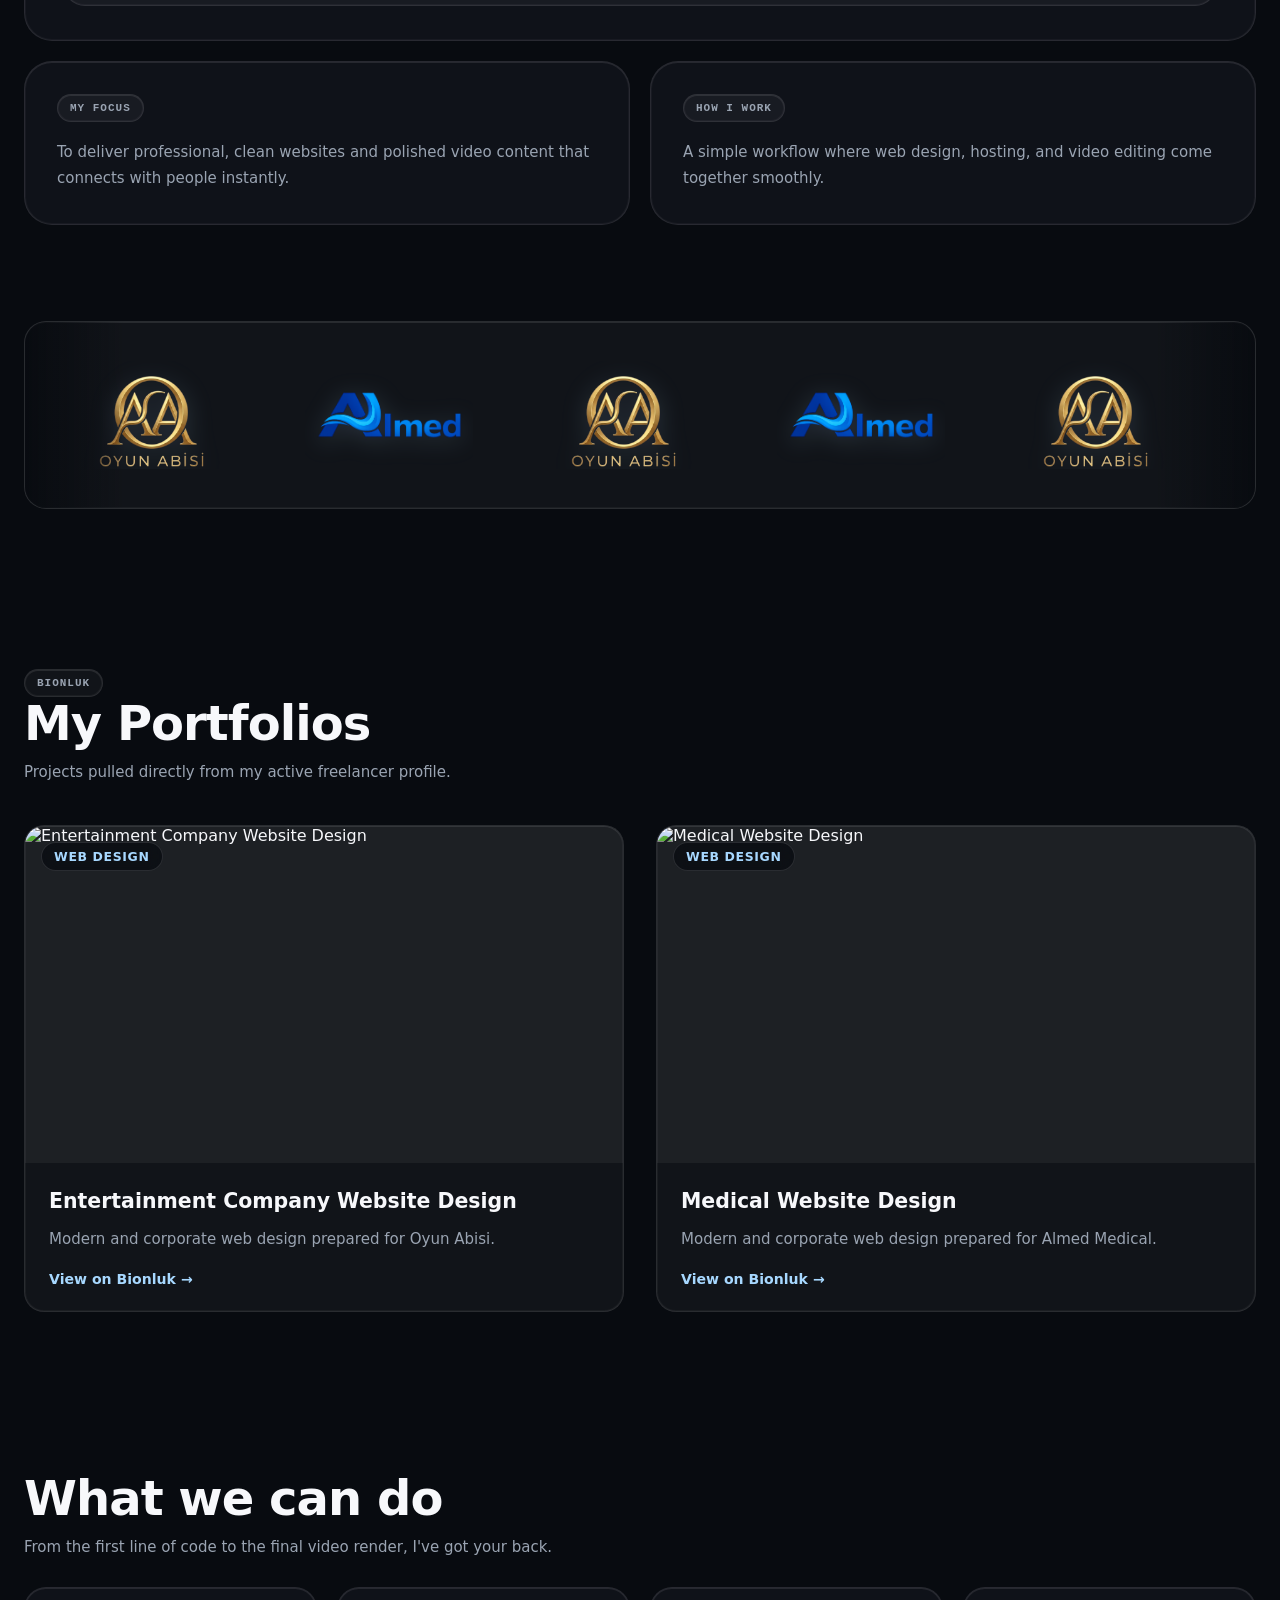
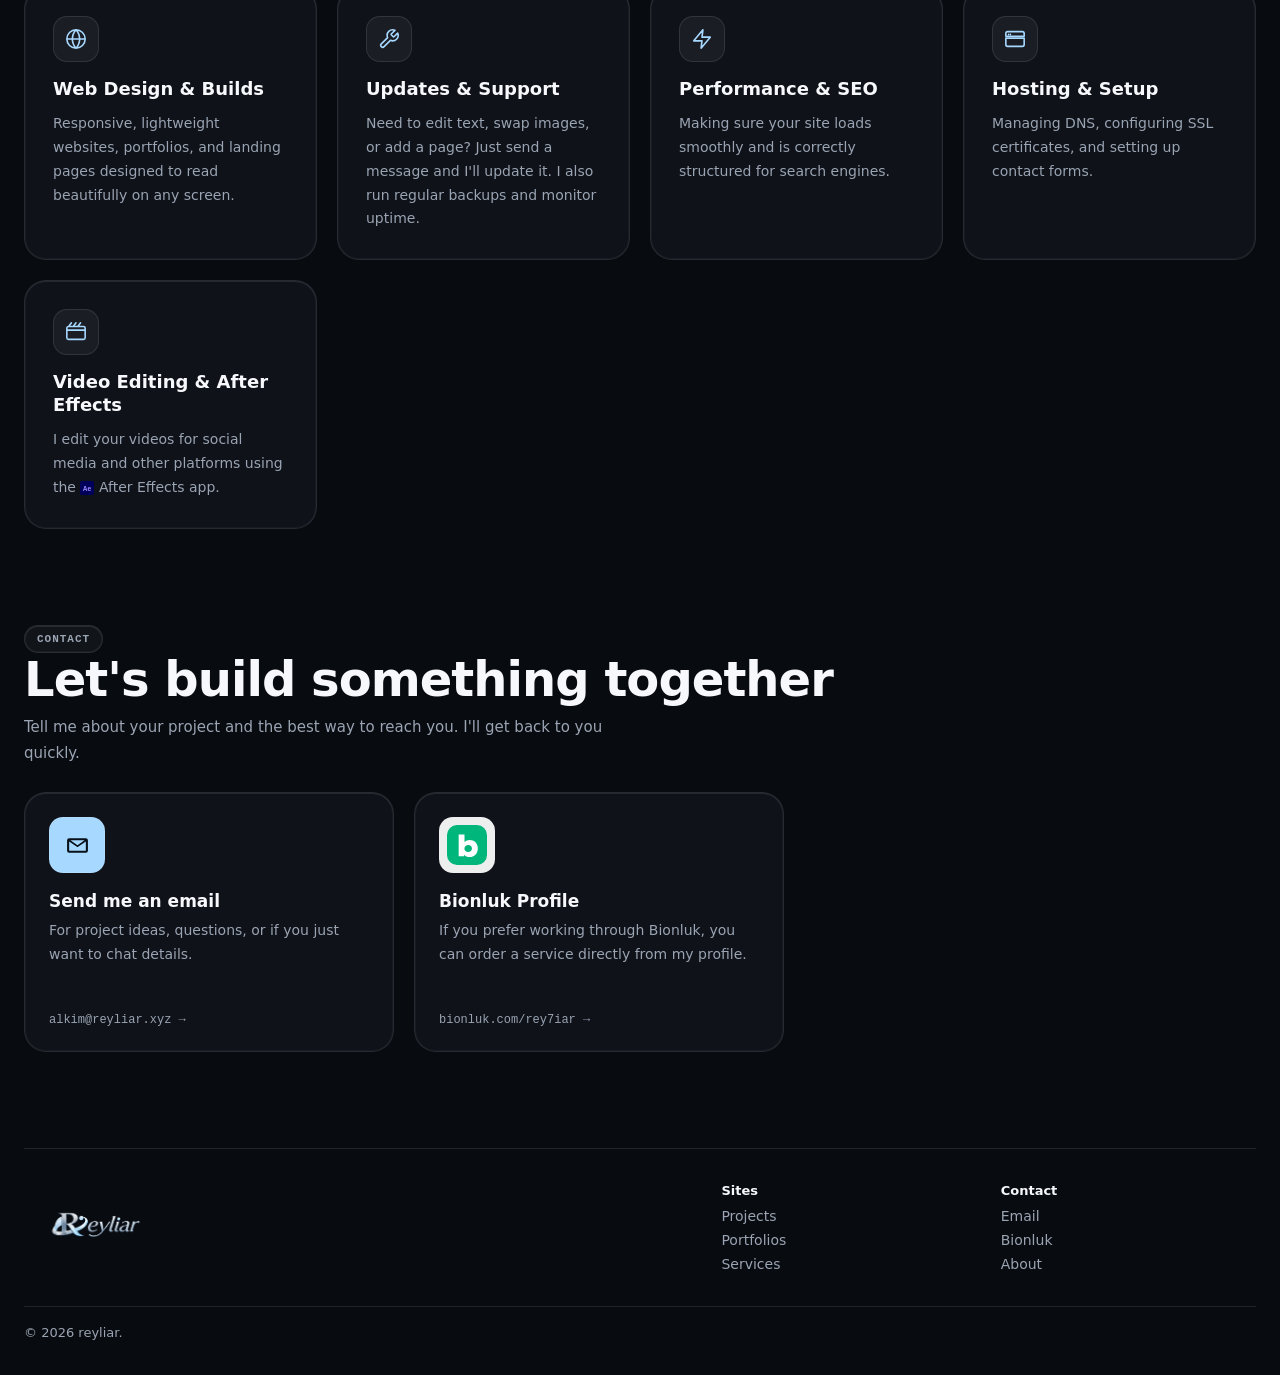
==== commit eb69aae2: "Add scroll-responsive particle system background with theme-aware colours and connection lines" ====
--- a/index.html
+++ b/index.html
@@ -26,7 +26,7 @@
   <link id="site-icon" rel="icon" href="assets/logo.png" type="image/png">
   <link rel="preload" href="assets/oyunabisi.png" as="image">
   <link rel="preload" href="assets/almed.png" as="image">
-  <link rel="stylesheet" href="styles.css?v=20260716-7">
+  <link rel="stylesheet" href="styles.css?v=20260716-8">
 </head>
 
 <body>
@@ -34,6 +34,7 @@
   <a class="skip-link" href="#about" data-i18n="skip">Skip to content</a>
 
   <div class="starfield" aria-hidden="true"></div>
+  <canvas id="particle-canvas" aria-hidden="true"></canvas>
 
   <header class="site-header" aria-label="Primary navigation" data-i18n-aria-label="siteHeaderLabel">
     <div class="header-content">
@@ -348,7 +349,7 @@
     </div>
   </footer>
 
-  <script src="script.js?v=20260716-7" defer></script>
+  <script src="script.js?v=20260716-8" defer></script>
 </body>
 
 </html>
--- a/styles.css
+++ b/styles.css
@@ -170,6 +170,13 @@
   transform: translateY(0);
 }
 
+#particle-canvas {
+  position: fixed;
+  inset: 0;
+  z-index: 0;
+  pointer-events: none;
+}
+
 .starfield {
   position: fixed;
   inset: 0;
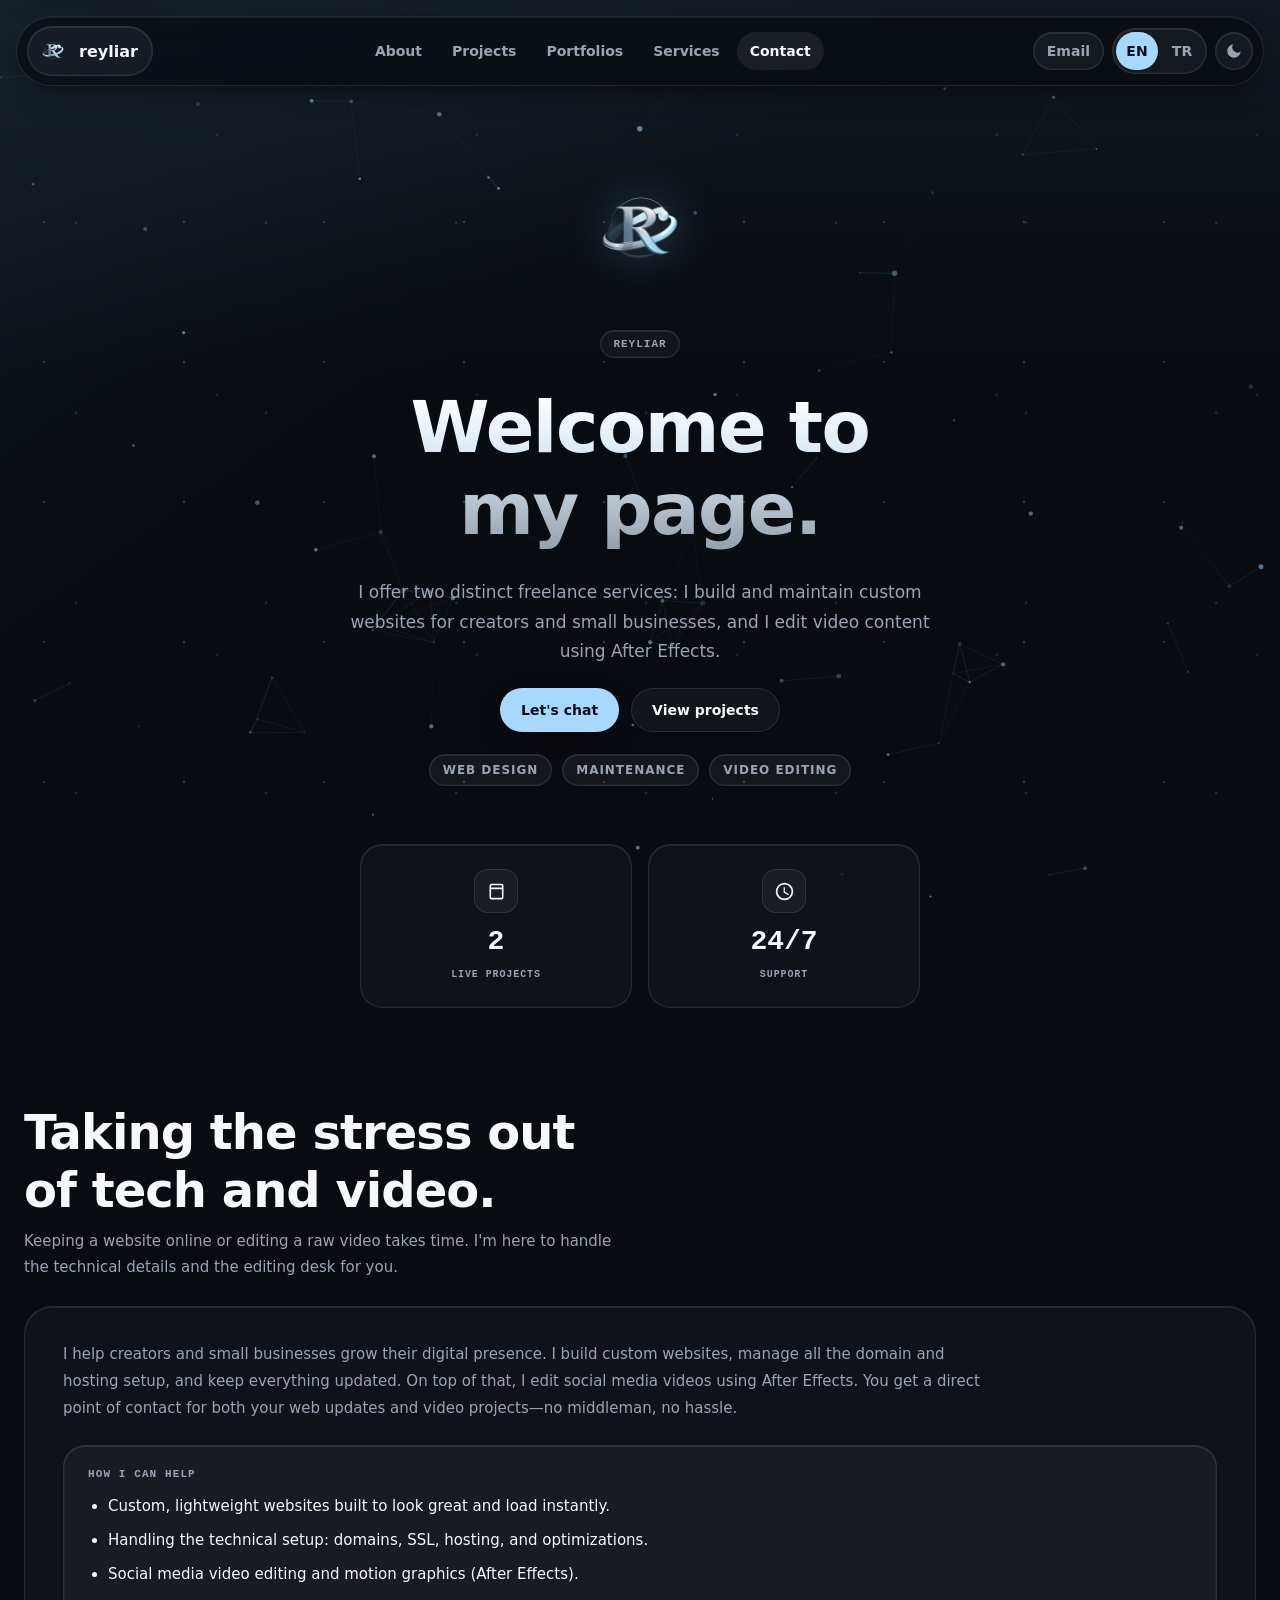
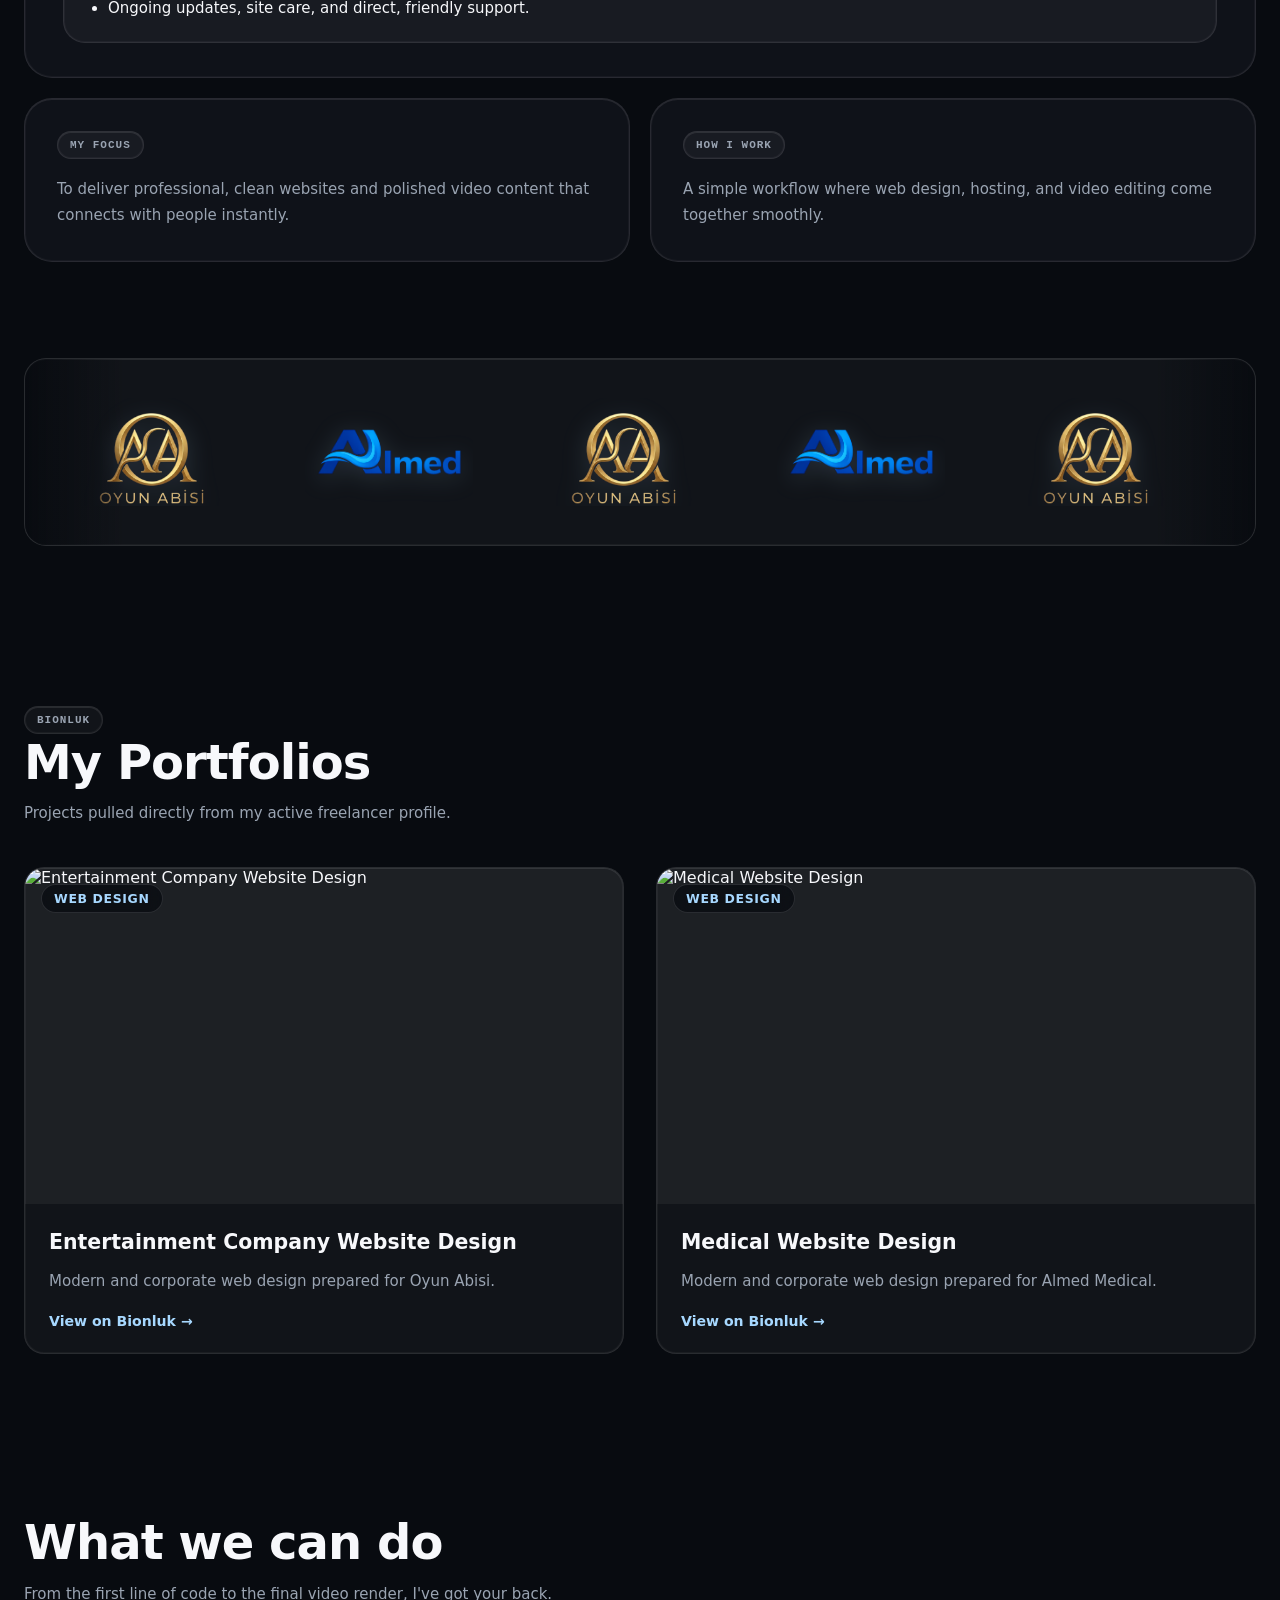
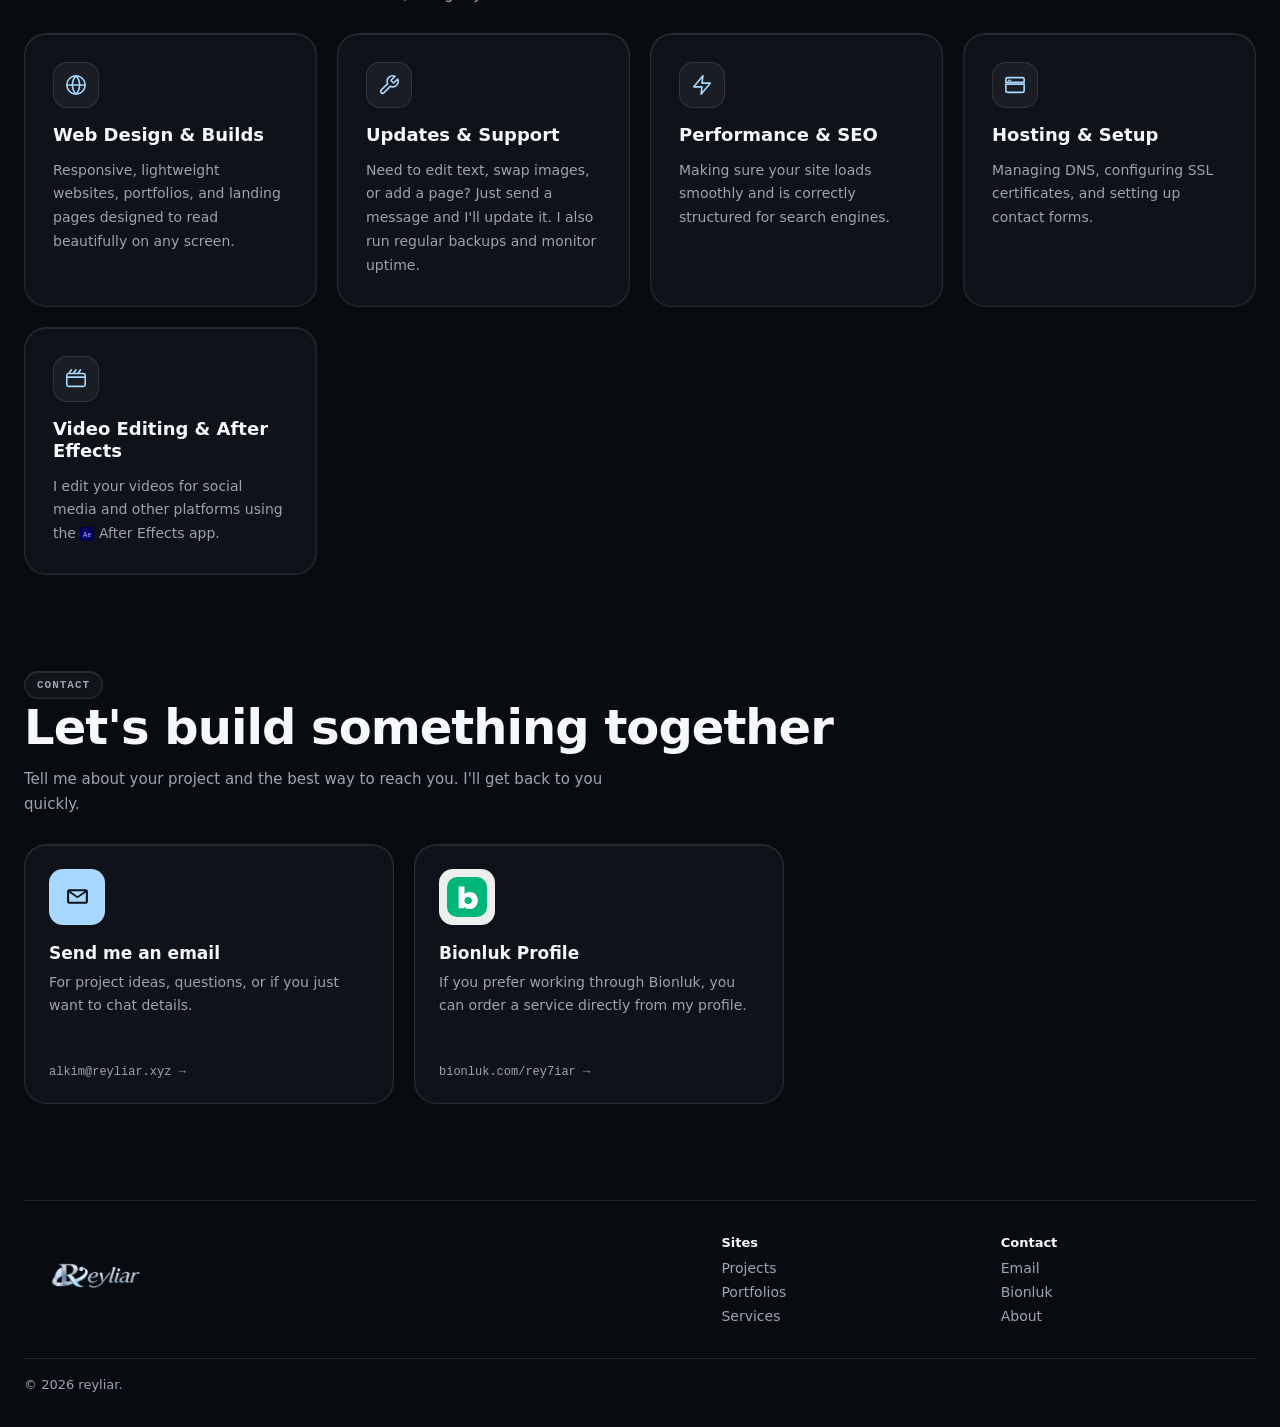
==== commit 8605ec06: "Fix text clipping — increase tight line-heights and add padding to hero gradient title" ====
--- a/index.html
+++ b/index.html
@@ -26,7 +26,7 @@
   <link id="site-icon" rel="icon" href="assets/logo.png" type="image/png">
   <link rel="preload" href="assets/oyunabisi.png" as="image">
   <link rel="preload" href="assets/almed.png" as="image">
-  <link rel="stylesheet" href="styles.css?v=20260716-8">
+  <link rel="stylesheet" href="styles.css?v=20260716-9">
 </head>
 
 <body>
@@ -349,7 +349,7 @@
     </div>
   </footer>
 
-  <script src="script.js?v=20260716-8" defer></script>
+  <script src="script.js?v=20260716-9" defer></script>
 </body>
 
 </html>
--- a/styles.css
+++ b/styles.css
@@ -427,12 +427,13 @@
 .hero-copy h1 {
   max-width: 760px;
   margin: 0;
+  padding: 0.08em 0;
   color: transparent;
   background: linear-gradient(180deg, var(--hero-heading-from) 8%, var(--hero-heading-mid) 42%, var(--hero-heading-to) 100%);
   -webkit-background-clip: text;
   background-clip: text;
   font-size: clamp(44px, 5.6vw, 74px);
-  line-height: 1.04;
+  line-height: 1.15;
   font-weight: 760;
   letter-spacing: -0.02em;
   text-wrap: balance;
@@ -605,7 +606,7 @@
   color: var(--foreground);
   font-family: ui-monospace, SFMono-Regular, Menlo, Consolas, monospace;
   font-size: 28px;
-  line-height: 1;
+  line-height: 1.15;
   font-weight: 760;
 }
 
@@ -631,7 +632,7 @@
   margin: 0;
   color: var(--foreground);
   font-size: clamp(30px, 4vw, 48px);
-  line-height: 1.1;
+  line-height: 1.2;
   font-weight: 720;
   letter-spacing: -0.02em;
   text-wrap: balance;
